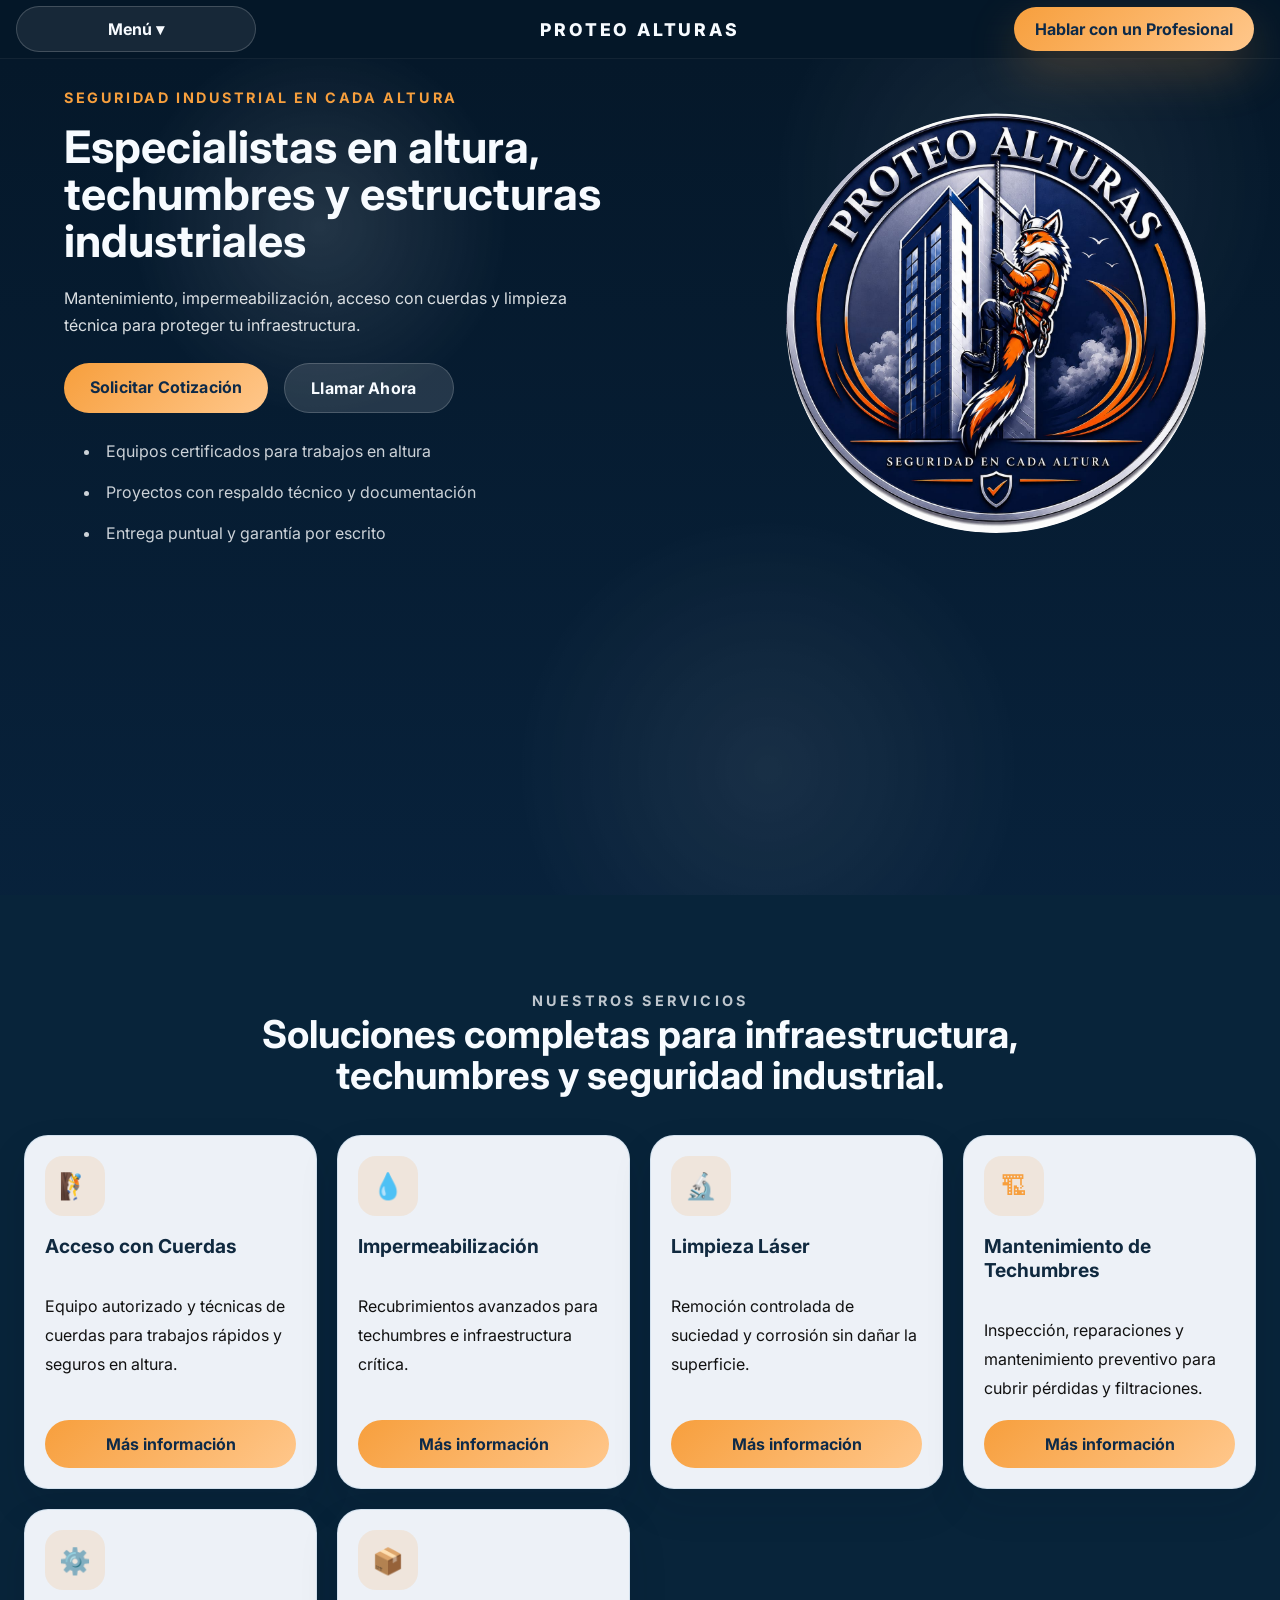
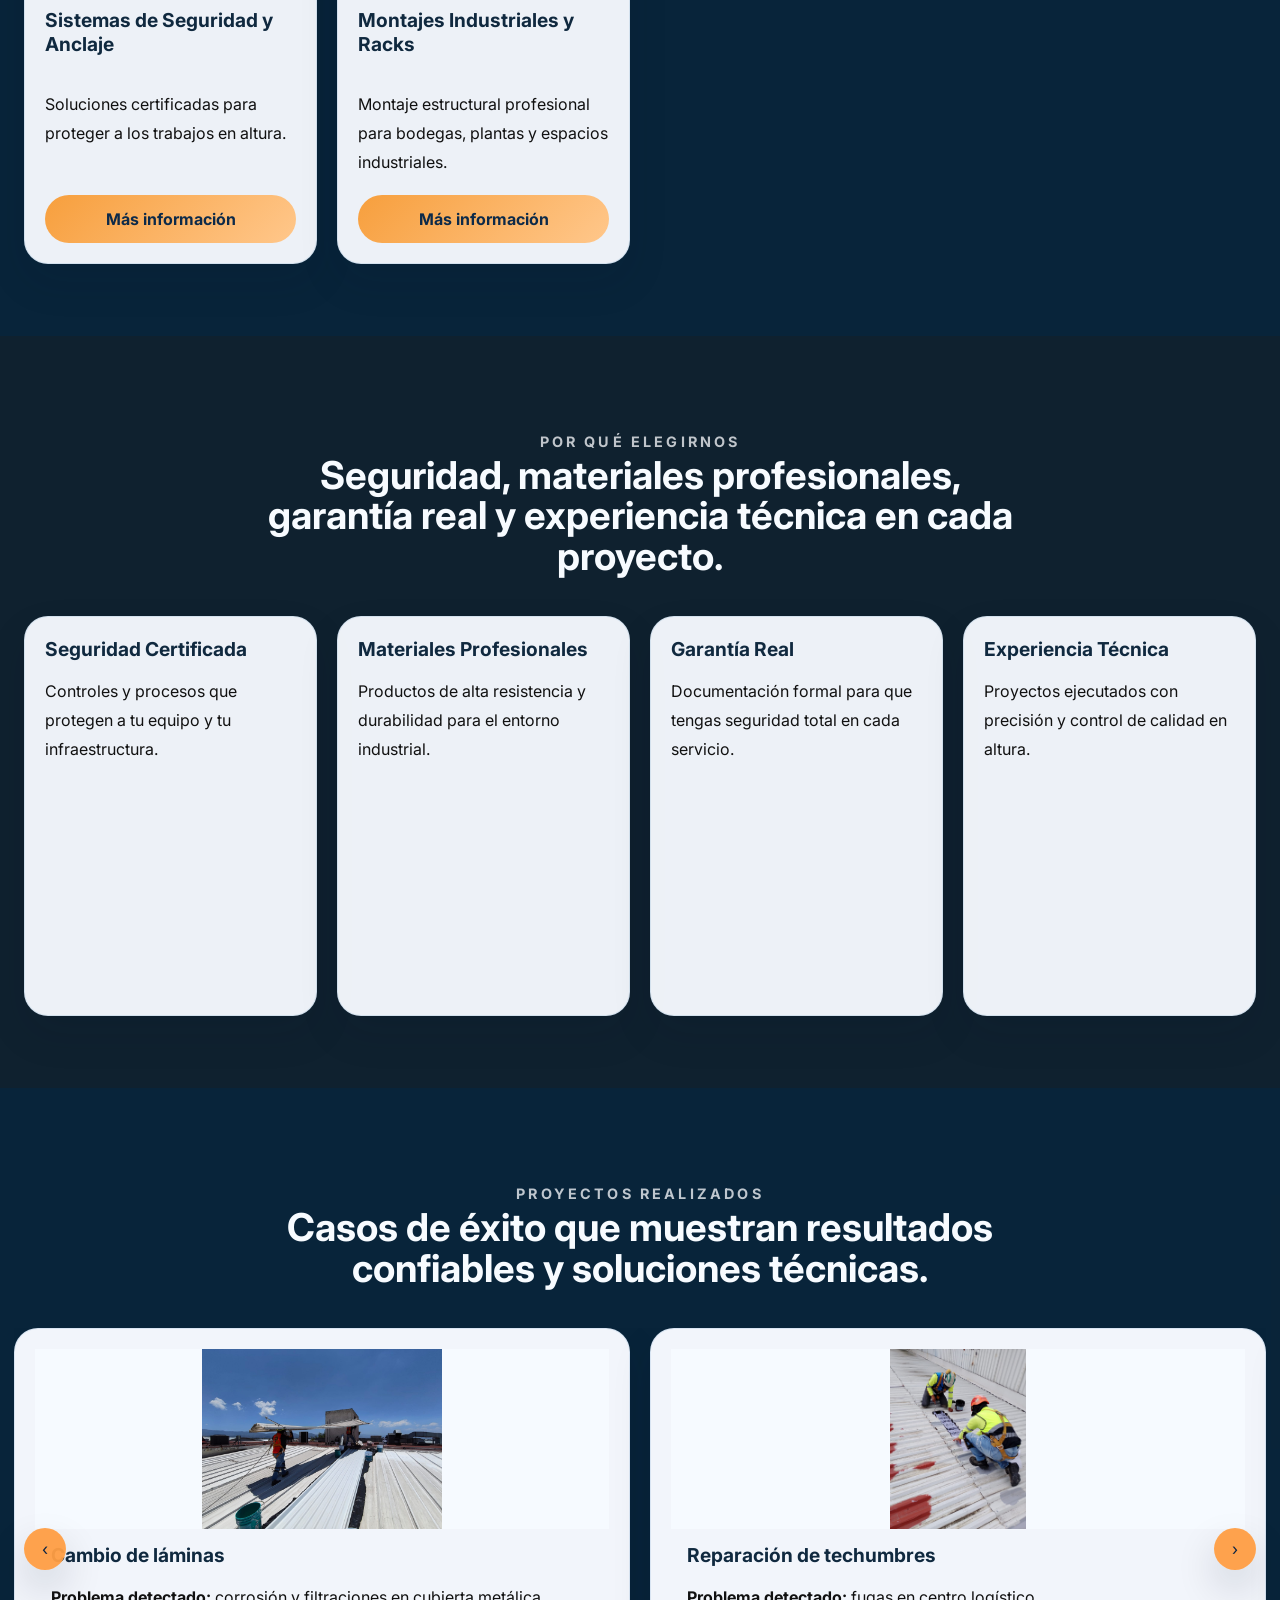
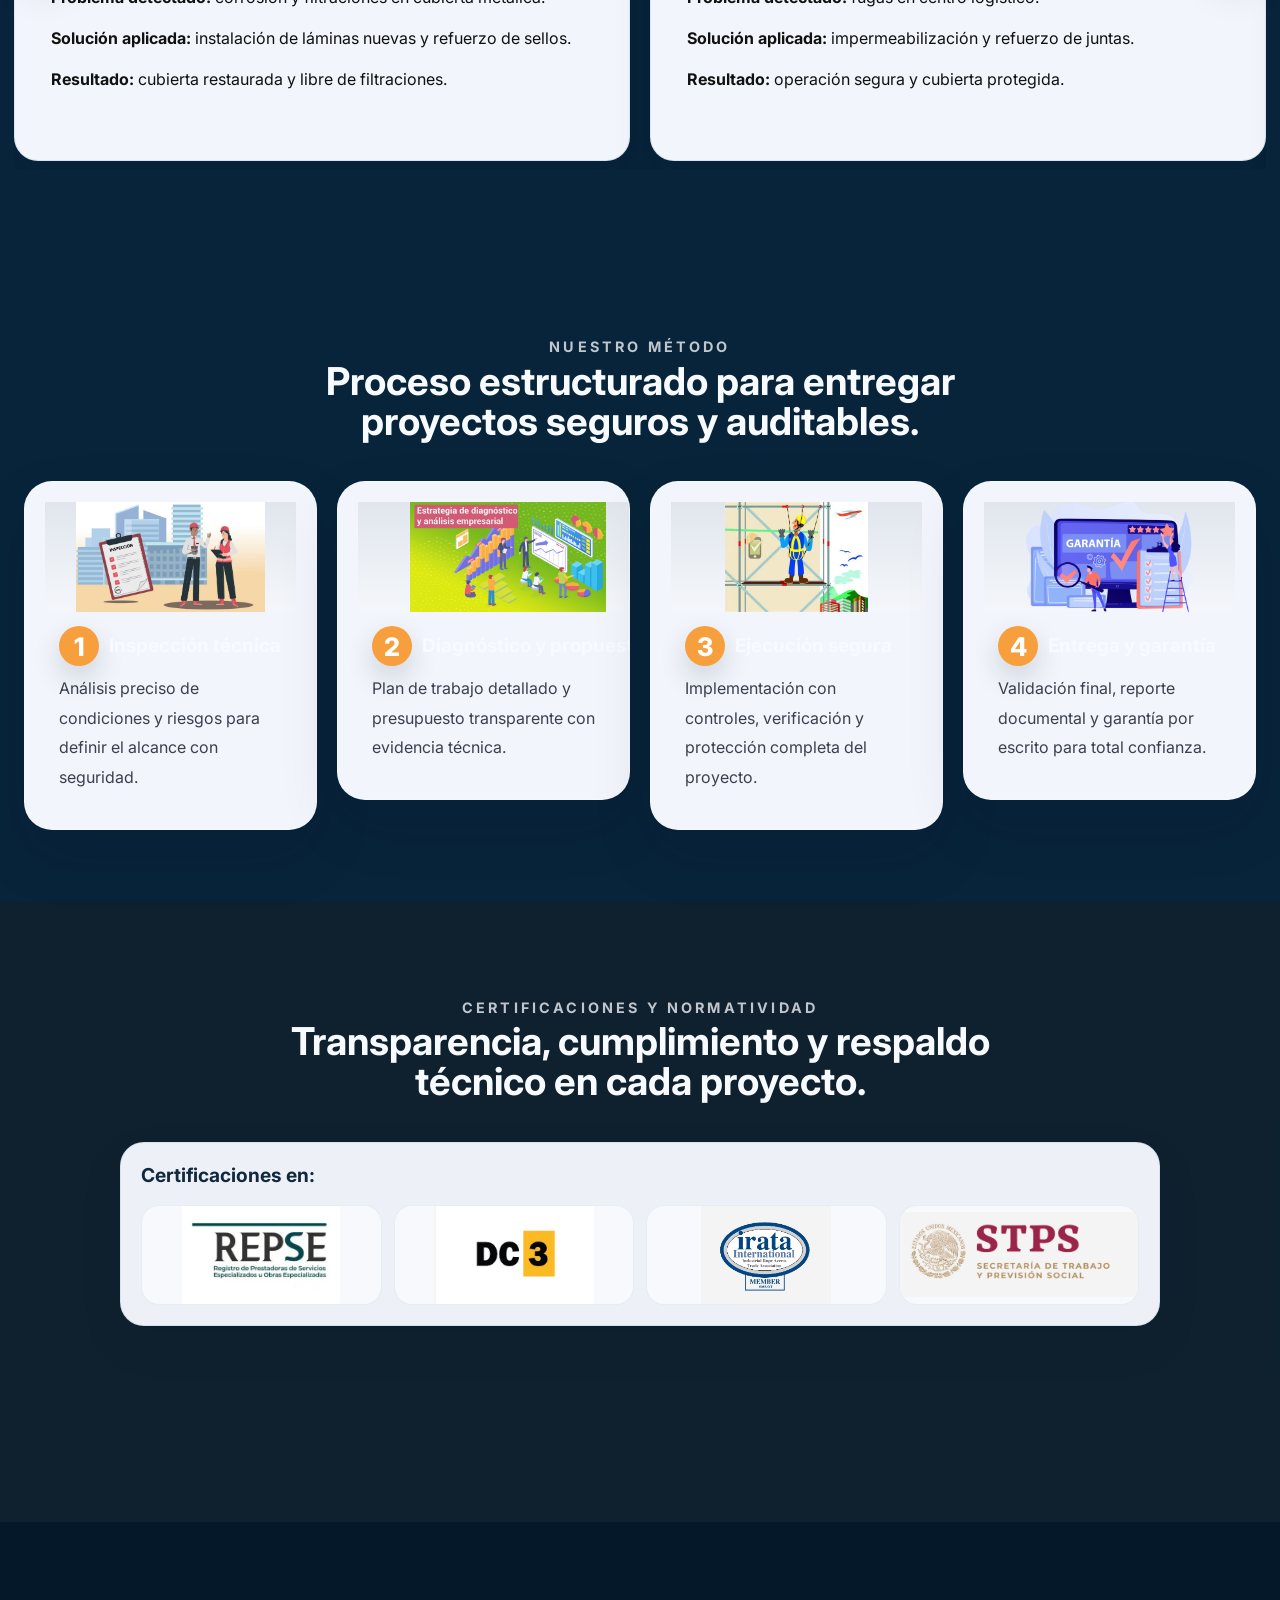
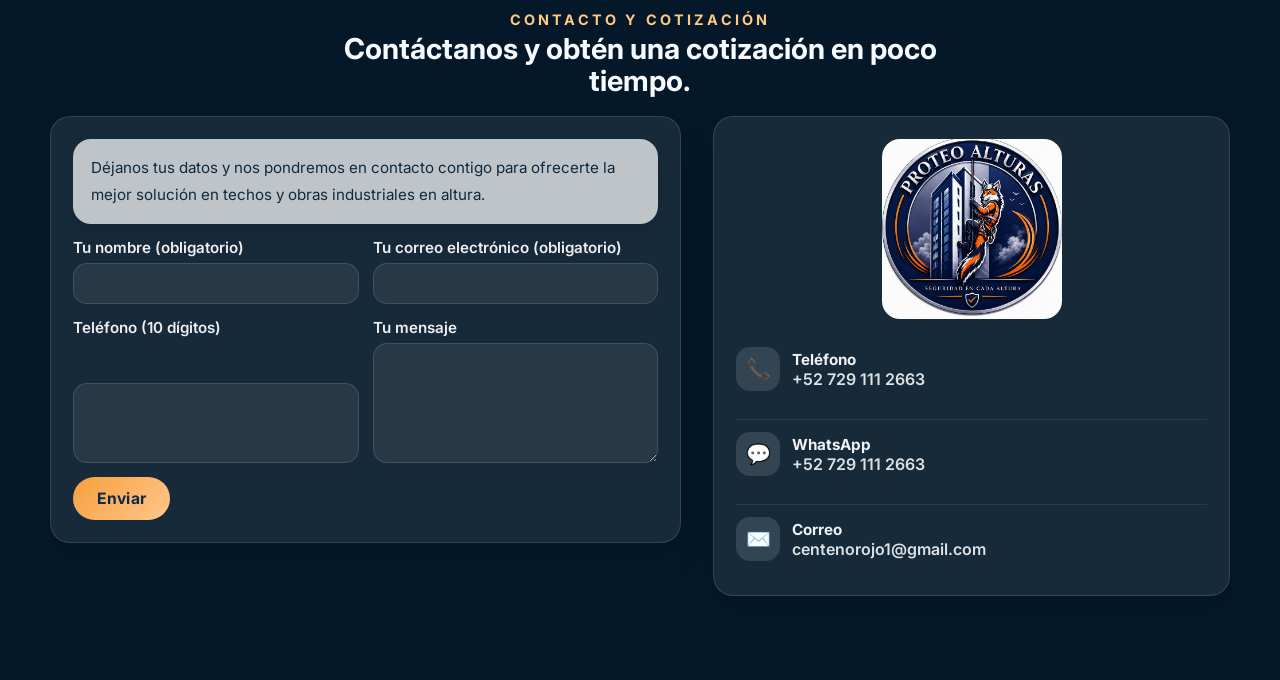
==== index.html @ e0ae3d63 "Publicar sitio en GitHub Pages" ====
<!DOCTYPE html>
<html lang="es">
<head>
  <meta charset="UTF-8" />
  <meta name="viewport" content="width=device-width, initial-scale=1.0" />
  <title>Proteo Alturas | Servicios Industriales en Altura</title>
  <link rel="preconnect" href="https://fonts.googleapis.com" />
  <link rel="preconnect" href="https://fonts.gstatic.com" crossorigin />
  <link href="https://fonts.googleapis.com/css2?family=Inter:wght@400;500;600;700;800&display=swap" rel="stylesheet" />
  <link rel="stylesheet" href="styles.css" />
</head>
<body>
  <header class="header-bar">
    <div class="header-wrap">
      <a class="logo-link" href="index.html">PROTEO ALTURAS</a>
      <nav class="main-nav">
        <div class="nav-dropdown">
          <button class="dropdown-toggle" type="button">Menú ▾</button>
          <div class="dropdown-menu">
            <a href="quienes-somos.html">Quiénes Somos</a>
            <a href="servicios.html">Servicios</a>
            <a href="proyectos.html">Proyectos</a>
            <a href="contacto.html">Contacto</a>
          </div>
        </div>
      </nav>
                                              <a class="phone-cta" href="https://wa.me/527291112663" target="_blank">Hablar con un Profesional</a>
    </div>
  </header>

  <main>
    <section class="hero-panel" id="home">
      <div class="hero-grid">
        <div class="hero-copy">
          <span class="hero-tag">Seguridad industrial en cada altura</span>
          <h1>Especialistas en altura, techumbres y estructuras industriales</h1>
          <p>Mantenimiento, impermeabilización, acceso con cuerdas y limpieza técnica para proteger tu infraestructura.</p>
          <div class="hero-buttons">
            <a href="#contacto" class="button button-primary">Solicitar Cotización</a>
            <a href="tel:+527291112663" class="button button-secondary">Llamar Ahora</a>
          </div>
          <ul class="hero-benefits">
            <li>Equipos certificados para trabajos en altura</li>
            <li>Proyectos con respaldo técnico y documentación</li>
            <li>Entrega puntual y garantía por escrito</li>
          </ul>
        </div>
        <div class="hero-visual">
          <div class="hero-card logo-only">
            <img src="assets/imagenes/proteo-logo-hero.jpeg" alt="Logo Proteo Alturas" />
          </div>
        </div>
      </div>
    </section>

    <section class="section services" id="servicios">
      <div class="section-head">
        <p class="section-label">NUESTROS SERVICIOS</p>
        <h2>Soluciones completas para infraestructura, techumbres y seguridad industrial.</h2>
      </div>
      <div class="services-grid">
        <article class="service-card">
          <div class="service-icon">🧗</div>
          <h3>Acceso con Cuerdas</h3>
          <p>Equipo autorizado y técnicas de cuerdas para trabajos rápidos y seguros en altura.</p>
          <a href="servicios.php?id=acceso-cuerdas">Más información</a>
        </article>
        <article class="service-card">
          <div class="service-icon">💧</div>
          <h3>Impermeabilización</h3>
          <p>Recubrimientos avanzados para techumbres e infraestructura crítica.</p>
          <a href="servicios.php?id=impermeabilizacion">Más información</a>
        </article>
        <article class="service-card">
          <div class="service-icon">🔬</div>
          <h3>Limpieza Láser</h3>
          <p>Remoción controlada de suciedad y corrosión sin dañar la superficie.</p>
          <a href="servicios.php?id=limpieza-laser">Más información</a>
        </article>
        <article class="service-card">
          <div class="service-icon">🏗</div>
          <h3>Mantenimiento de Techumbres</h3>
          <p>Inspección, reparaciones y mantenimiento preventivo para cubrir pérdidas y filtraciones.</p>
          <a href="servicios.php?id=mantenimiento-techumbres">Más información</a>
        </article>
        <article class="service-card">
          <div class="service-icon">⚙️</div>
          <h3>Sistemas de Seguridad y Anclaje</h3>
          <p>Soluciones certificadas para proteger a los trabajos en altura.</p>
          <a href="servicios.php?id=sistemas-seguridad">Más información</a>
        </article>
        <article class="service-card">
          <div class="service-icon">📦</div>
          <h3>Montajes Industriales y Racks</h3>
          <p>Montaje estructural profesional para bodegas, plantas y espacios industriales.</p>
          <a href="servicios.php?id=montajes-industriales">Más información</a>
        </article>
      </div>
    </section>

    <section class="section why-choose">
      <div class="section-head">
        <p class="section-label">POR QUÉ ELEGIRNOS</p>
        <h2>Seguridad, materiales profesionales, garantía real y experiencia técnica en cada proyecto.</h2>
      </div>
      <div class="why-grid">
        <article class="why-card">
          <h3>Seguridad Certificada</h3>
          <p>Controles y procesos que protegen a tu equipo y tu infraestructura.</p>
        </article>
        <article class="why-card">
          <h3>Materiales Profesionales</h3>
          <p>Productos de alta resistencia y durabilidad para el entorno industrial.</p>
        </article>
        <article class="why-card">
          <h3>Garantía Real</h3>
          <p>Documentación formal para que tengas seguridad total en cada servicio.</p>
        </article>
        <article class="why-card">
          <h3>Experiencia Técnica</h3>
          <p>Proyectos ejecutados con precisión y control de calidad en altura.</p>
        </article>
      </div>
    </section>

    <section class="section proyectos" id="proyectos">
      <div class="section-head">
        <p class="section-label">PROYECTOS REALIZADOS</p>
        <h2>Casos de éxito que muestran resultados confiables y soluciones técnicas.</h2>
      </div>
      <div class="projects-carousel">
        <button class="carousel-control prev" type="button" aria-label="Proyecto anterior">‹</button>
        <div class="projects-grid">
          <article class="project-card">
            <img src="assets/imagenes/trabajo-1.jpg" alt="Cambio de láminas" />
            <div class="project-summary">
              <h3>Cambio de láminas</h3>
              <p><strong>Problema detectado:</strong> corrosión y filtraciones en cubierta metálica.</p>
              <p><strong>Solución aplicada:</strong> instalación de láminas nuevas y refuerzo de sellos.</p>
              <p><strong>Resultado:</strong> cubierta restaurada y libre de filtraciones.</p>
            </div>
          </article>
          <article class="project-card">
            <img class="lightbox-small" src="assets/imagenes/trabajo-2.jpg" alt="Reparación de techumbres" />
            <div class="project-summary">
              <h3>Reparación de techumbres</h3>
              <p><strong>Problema detectado:</strong> fugas en centro logístico.</p>
              <p><strong>Solución aplicada:</strong> impermeabilización y refuerzo de juntas.</p>
              <p><strong>Resultado:</strong> operación segura y cubierta protegida.</p>
            </div>
          </article>
          <article class="project-card">
            <img class="lightbox-small" src="assets/imagenes/trabajo-3.jpg" alt="Sistemas de anclaje" />
            <div class="project-summary">
              <h3>Sistemas de anclaje</h3>
              <p><strong>Problema detectado:</strong> falta de puntos de seguridad para trabajo en altura.</p>
              <p><strong>Solución aplicada:</strong> instalación de líneas de vida y anclajes certificados.</p>
              <p><strong>Resultado:</strong> riesgo reducido y cumplimiento normativo.</p>
            </div>
          </article>
          <article class="project-card">
            <img class="lightbox-small" src="assets/imagenes/trabajo-4.jpg" alt="Impermeabilizaciones industriales" />
            <div class="project-summary">
              <h3>Impermeabilizaciones industriales</h3>
              <p><strong>Problema detectado:</strong> humedad constante en estructuras metálicas.</p>
              <p><strong>Solución aplicada:</strong> limpieza y recubrimientos especializados.</p>
              <p><strong>Resultado:</strong> mayor protección y menor mantenimiento futuro.</p>
            </div>
          </article>
        </div>
        <button class="carousel-control next" type="button" aria-label="Siguiente proyecto">›</button>
      </div>
    </section>

    <div class="lightbox-overlay hidden" role="dialog" aria-modal="true" aria-label="Vista previa del proyecto">
      <div class="lightbox-content">
        <button class="lightbox-close" aria-label="Cerrar imagen">×</button>
        <img src="" alt="" />
      </div>
    </div>

    <section class="section method">
      <div class="section-head">
        <p class="section-label">NUESTRO MÉTODO</p>
        <h2>Proceso estructurado para entregar proyectos seguros y auditables.</h2>
      </div>
      <div class="process-grid">
        <article class="process-step">
          <div class="step-icon">
            <img src="assets/imagenes4/inspeccionTecnica.jpg" alt="Inspección técnica" />
          </div>
          <div class="process-content">
            <div class="step-heading">
              <span class="step-number">1</span>
              <h3>Inspección técnica</h3>
            </div>
            <p>Análisis preciso de condiciones y riesgos para definir el alcance con seguridad.</p>
          </div>
        </article>
        <article class="process-step">
          <div class="step-icon">
            <img src="assets/imagenes4/DiagnosticoyPropuesta.jpg" alt="Diagnóstico y propuesta" />
          </div>
          <div class="process-content">
            <div class="step-heading">
              <span class="step-number">2</span>
              <h3>Diagnóstico y propuesta</h3>
            </div>
            <p>Plan de trabajo detallado y presupuesto transparente con evidencia técnica.</p>
          </div>
        </article>
        <article class="process-step">
          <div class="step-icon">
            <img src="assets/imagenes4/EjecusionSegura.webp" alt="Ejecución segura" />
          </div>
          <div class="process-content">
            <div class="step-heading">
              <span class="step-number">3</span>
              <h3>Ejecución segura</h3>
            </div>
            <p>Implementación con controles, verificación y protección completa del proyecto.</p>
          </div>
        </article>
        <article class="process-step">
          <div class="step-icon">
            <img src="assets/imagenes4/EntregayGarantia.png" alt="Entrega y garantía" />
          </div>
          <div class="process-content">
            <div class="step-heading">
              <span class="step-number">4</span>
              <h3>Entrega y garantía</h3>
            </div>
            <p>Validación final, reporte documental y garantía por escrito para total confianza.</p>
          </div>
        </article>
      </div>
    </section>

    <section class="section certifications">
      <div class="section-head">
        <p class="section-label">CERTIFICACIONES Y NORMATIVIDAD</p>
        <h2>Transparencia, cumplimiento y respaldo técnico en cada proyecto.</h2>
      </div>
      <div class="certifications-grid certifications-single">
        <article class="cert-box cert-box-images">
          <h3>Certificaciones en:</h3>
          <div class="cert-images">
            <img src="assets/imagenes/certificaciones/WhatsApp Image 2026-06-10 at 3.45.34 PM.jpeg" alt="Certificación 1" />
            <img src="assets/imagenes/certificaciones/WhatsApp Image 2026-06-10 at 3.45.34 PM (1).jpeg" alt="Certificación 2" />
            <img src="assets/imagenes/certificaciones/WhatsApp Image 2026-06-10 at 3.45.34 PM (2).jpeg" alt="Certificación 3" />
            <img src="assets/imagenes/certificaciones/WhatsApp Image 2026-06-10 at 3.45.34 PM (3).jpeg" alt="Certificación 4" />
          </div>
        </article>
      </div>
    </section>

    <section class="section contact" id="contacto">
      <div class="section-head">
        <p class="section-label">CONTACTO Y COTIZACIÓN</p>
        <h2>Contáctanos y obtén una cotización en poco tiempo.</h2>
      </div>
      <div class="contact-layout">
        <form class="contact-form" action="mailto:centenorojo1@gmail.com" method="post" enctype="text/plain">
          <p class="contact-panel-copy">Déjanos tus datos y nos pondremos en contacto contigo para ofrecerte la mejor solución en techos y obras industriales en altura.</p>
          <div class="form-grid">
            <label>Tu nombre (obligatorio)
              <input type="text" name="Nombre" required>
            </label>
            <label>Tu correo electrónico (obligatorio)
              <input type="email" name="Correo" required>
            </label>
            <label>Teléfono (10 dígitos)
              <input type="tel" name="Teléfono" required>
            </label>
            <label>Tu mensaje
              <textarea name="Descripción" rows="5" required></textarea>
            </label>
          </div>
          <button type="submit" class="button button-primary">Enviar</button>
        </form>
        <aside class="contact-panel">
          <img class="contact-logo" src="assets/imagenes/proteo-logo-hero.jpeg" alt="Proteo Alturas">
          <div class="contact-panel-item">
            <span class="icon">📞</span>
            <div>
              <strong>Teléfono</strong>
              <a href="tel:+527291112663">+52 729 111 2663</a>
            </div>
          </div>
          <div class="contact-panel-item">
            <span class="icon">💬</span>
            <div>
              <strong>WhatsApp</strong>
              <a href="https://wa.me/527291112663" target="_blank">+52 729 111 2663</a>
            </div>
          </div>
          <div class="contact-panel-item">
            <span class="icon">✉️</span>
            <div>
              <strong>Correo</strong>
              <a href="mailto:centenorojo1@gmail.com">centenorojo1@gmail.com</a>
            </div>
          </div>
        </aside>
      </div>
    </section>
  </main>

  <script>
    (function() {
      var lastScroll = 0;
      var header = document.querySelector('.header-bar');
      if (!header) return;
      window.addEventListener('scroll', function() {
        var currentScroll = window.pageYOffset || document.documentElement.scrollTop;
        if (currentScroll > lastScroll && currentScroll > 60) {
          header.classList.add('header-hidden');
        } else {
          header.classList.remove('header-hidden');
        }
        lastScroll = currentScroll <= 0 ? 0 : currentScroll;
      });
    })();

    (function() {
      var prev = document.querySelector('.carousel-control.prev');
      var next = document.querySelector('.carousel-control.next');
      var grid = document.querySelector('.projects-grid');
      var cards = document.querySelectorAll('.projects-grid .project-card');
      if (!grid || !prev || !next || cards.length === 0) return;

      var visibleCards = 2;
      var index = 0;
      var gap = 20;

      function updateScroll() {
        var cardWidth = cards[0].offsetWidth;
        var position = index * (cardWidth + gap);
        grid.scrollTo({ left: position, behavior: 'smooth' });
      }

      prev.addEventListener('click', function() {
        index -= visibleCards;
        if (index < 0) {
          index = Math.max(0, cards.length - visibleCards);
        }
        updateScroll();
      });

      next.addEventListener('click', function() {
        index += visibleCards;
        if (index >= cards.length) {
          index = 0;
        }
        updateScroll();
      });
    })();

    (function() {
      var lightbox = document.querySelector('.lightbox-overlay');
      var lightboxImage = lightbox.querySelector('img');
      var closeButton = lightbox.querySelector('.lightbox-close');
      var clickableImages = document.querySelectorAll('.projects-grid .project-card img, .cert-images img');
      if (!lightbox || !lightboxImage || !closeButton || clickableImages.length === 0) return;

      function openLightbox(img) {
        lightboxImage.src = img.src;
        lightboxImage.alt = img.alt || 'Vista ampliada de la imagen';
        if (img.classList.contains('lightbox-small')) {
          lightbox.classList.add('small');
        } else {
          lightbox.classList.remove('small');
        }
        lightbox.classList.remove('hidden');
        document.body.style.overflow = 'hidden';
      }

      function closeLightbox() {
        lightbox.classList.add('hidden');
        lightbox.classList.remove('small');
        document.body.style.overflow = '';
        lightboxImage.src = '';
      }

      clickableImages.forEach(function(image) {
        image.style.cursor = 'pointer';
        image.addEventListener('click', function() {
          openLightbox(image);
        });
      });

      closeButton.addEventListener('click', closeLightbox);
      lightbox.addEventListener('click', function(event) {
        if (event.target === lightbox) {
          closeLightbox();
        }
      });

      document.addEventListener('keydown', function(event) {
        if (event.key === 'Escape' && !lightbox.classList.contains('hidden')) {
          closeLightbox();
        }
      });
    })();
  </script>
</body>
</html>
---- styles.css ----
/* Base settings */
:root {
  color-scheme: light;
  font-family: 'Inter', sans-serif;
  font-size: 16px;
  color: #f7fafc;
  background: #051827;
  --bg: #051827;
  --primary: #1e6da8;
  --accent: #f79f3d;
  --accent-soft: #ffc78b;
  --surface: #f7fbff;
  --surface-soft: #e9f2fb;
  --surface-strong: #0d2a49;
  --text: #f7fafc;
  --text-dark: #10293f;
  --muted: #9bb5d0;
  --border: rgba(255,255,255,0.12);
  --shadow: 0 24px 60px rgba(4, 16, 34, 0.22);
}

* {
  box-sizing: border-box;
}

html {
  scroll-behavior: smooth;
  background: radial-gradient(circle at 18% 10%, rgba(247, 159, 61, 0.14), transparent 18%),
              radial-gradient(circle at 88% 12%, rgba(255, 255, 255, 0.12), transparent 14%),
              radial-gradient(circle at 70% 90%, rgba(30, 109, 168, 0.18), transparent 24%),
              linear-gradient(180deg, #051827 0%, #0b325b 45%, #081d34 100%);
}

body {
  margin: 0;
  min-height: 100vh;
  font-family: 'Inter', sans-serif;
  color: var(--text);
  background: var(--bg);
  position: relative;
  overflow-x: hidden;
}

body::before {
  content: '';
  position: fixed;
  inset: 0;
  pointer-events: none;
  background: radial-gradient(circle at top right, rgba(247, 159, 61, 0.18), transparent 18%),
              radial-gradient(circle at 35% 18%, rgba(255, 255, 255, 0.14), transparent 14%),
              radial-gradient(circle at 78% 30%, rgba(34, 92, 143, 0.22), transparent 16%),
              radial-gradient(circle at 50% 80%, rgba(57, 124, 174, 0.16), transparent 22%),
              radial-gradient(circle at 25% 70%, rgba(255,255,255,0.08), transparent 28%);
  opacity: 1;
  mix-blend-mode: screen;
  z-index: -1;
}

a {
  color: inherit;
  text-decoration: none;
}

button,
input,
textarea {
  font: inherit;
}

button {
  cursor: pointer;
}

/* Header */
.header-bar {
  position: sticky;
  top: 0;
  z-index: 50;
  backdrop-filter: blur(16px);
  background: rgba(5, 24, 42, 0.65);
  border-bottom: 1px solid rgba(255,255,255,0.06);
  transition: transform 0.25s ease, opacity 0.25s ease;
}

.header-bar.header-hidden {
  transform: translateY(-100%);
  opacity: 0;
  pointer-events: none;
}

.header-wrap {
  max-width: 1320px;
  width: 100%;
  margin: 0 auto;
  padding: 6px 16px;
  display: grid;
  grid-template-columns: auto 1fr auto;
  align-items: center;
  gap: 10px;
  position: relative;
}

.logo-link {
  position: absolute;
  left: 50%;
  transform: translateX(-50%);
  font-size: 1.1rem;
  font-weight: 800;
  letter-spacing: 0.16em;
  color: var(--surface);
  text-transform: uppercase;
  white-space: nowrap;
}

.main-nav {
  grid-column: 1;
  justify-self: start;
  display: flex;
  gap: 28px;
  flex-wrap: wrap;
}

.nav-dropdown {
  position: relative;
  overflow: visible;
  z-index: 60;
}

.dropdown-toggle,
.phone-cta {
  display: inline-flex;
  align-items: center;
  justify-content: center;
  padding: 12px 16px;
  min-width: 240px;
  width: 240px;
  border-radius: 999px;
  font-weight: 700;
}

.dropdown-toggle {
  border: 1px solid rgba(255,255,255,0.18);
  background: rgba(255,255,255,0.08);
  color: var(--surface);
  cursor: pointer;
}

.phone-cta {
  background: linear-gradient(135deg, #f79f3d 0%, #ffc78b 100%);
  color: #0d2a49;
  box-shadow: 0 20px 50px rgba(247, 159, 61, 0.24);
  justify-self: end;
}

.dropdown-menu {
  position: absolute;
  top: calc(100% + 6px);
  left: 0;
  min-width: 240px;
  min-width: 320px;
  width: 340px;
  max-width: 380px;
  max-height: calc(100vh - 140px);
  background: rgba(255, 255, 255, 0.88);
  backdrop-filter: blur(20px);
  border: 1px solid rgba(255, 255, 255, 0.16);
  border-radius: 32px;
  box-shadow: 0 24px 60px rgba(3, 18, 38, 0.18);
  opacity: 0;
  visibility: hidden;
  transform: translateY(-10px);
  transition: opacity 180ms ease, transform 180ms ease, visibility 180ms ease;
  z-index: 9999;
  overflow: hidden;
}

.nav-dropdown:hover .dropdown-menu,
.nav-dropdown:focus-within .dropdown-menu {
  opacity: 1;
  visibility: visible;
  transform: translateY(0);
}

.dropdown-menu {
  padding: 12px 0;
}

.dropdown-menu a {
  display: block;
  padding: 16px 20px;
  color: #111111;
  font-weight: 700;
  border-bottom: 1px solid rgba(0, 0, 0, 0.08);
}

.dropdown-menu a:last-child {
  border-bottom: none;
}

.dropdown-menu a:hover {
  background: rgba(30, 109, 168, 0.12);
}

.main-nav > a {
  color: var(--muted);
  font-weight: 600;
  transition: color 180ms ease;
}

.main-nav > a:hover {
  color: var(--text);
}

.phone-cta {
  display: inline-flex;
  align-items: center;
  justify-content: center;
  padding: 12px 16px;
  min-width: 0;
  background: linear-gradient(135deg, #f79f3d 0%, #ffc78b 100%);
  color: #0d2a49;
  border-radius: 999px;
  font-weight: 700;
  box-shadow: 0 20px 50px rgba(247, 159, 61, 0.24);
}

/* Hero */
.hero-panel {
  overflow: hidden;
  padding: 28px 0 12px;
  min-height: calc(100vh - 64px);
  background: linear-gradient(180deg, rgba(5, 24, 42, 0.96), rgba(8, 34, 60, 0.96));
  position: relative;
}

.hero-panel::before {
  content: '';
  position: absolute;
  inset: 0;
  background: radial-gradient(circle at 25% 20%, rgba(255,255,255,0.18), transparent 16%),
              radial-gradient(circle at 80% 15%, rgba(255,255,255,0.12), transparent 20%),
              radial-gradient(circle at 60% 85%, rgba(255,255,255,0.10), transparent 24%);
  opacity: 0.65;
  pointer-events: none;
  mix-blend-mode: screen;
}

.hero-grid {
  display: grid;
  grid-template-columns: 1.1fr 0.9fr;
  gap: 28px;
  align-items: center;
  max-width: 1320px;
  margin: 0 auto;
  padding: 0 24px 0;
}

.hero-copy {
  position: relative;
  z-index: 1;
  margin-left: 40px;
}

.hero-tag {
  display: inline-flex;
  align-items: center;
  justify-content: center;
  color: var(--accent);
  font-size: 0.9rem;
  font-weight: 700;
  letter-spacing: 0.18em;
  text-transform: uppercase;
  margin-bottom: 18px;
}

.hero-copy h1 {
  margin: 0;
  color: var(--surface);
  font-size: clamp(2.2rem, 3.5vw, 3.6rem);
  line-height: 1.05;
}

.hero-copy p {
  margin: 20px 0 24px;
  max-width: 540px;
  color: rgba(248,250,252,0.88);
  font-size: 1rem;
  line-height: 1.7;
}

.hero-buttons {
  display: flex;
  flex-wrap: wrap;
  gap: 16px;
}

.hero-buttons .button {
  min-width: 170px;
}

.hero-benefits {
  margin: 24px 0 0;
  padding-left: 20px;
  color: rgba(248,250,252,0.82);
  list-style: disc;
  list-style-position: inside;
  max-width: 540px;
  line-height: 1.8;
}

.hero-benefits li {
  margin-bottom: 12px;
}

.hero-visual {
  display: flex;
  justify-content: flex-end;
}

.hero-card {
  width: 100%;
  max-width: 520px;
  border-radius: 28px;
  overflow: hidden;
  border: 1px solid rgba(247,159,61,0.18);
  box-shadow: 0 24px 54px rgba(3, 18, 38, 0.12);
  background: rgba(247,250,255,0.96);
}

.hero-card.logo-only {
  padding: 0;
  display: flex;
  align-items: center;
  justify-content: center;
  background: transparent !important;
  border: none !important;
  box-shadow: none !important;
  overflow: hidden;
  border-radius: 50%;
}

.hero-card.logo-only img {
  display: block;
  width: min(100%, 420px);
  height: auto;
  object-fit: cover;
  clip-path: circle(50% at 50% 50%);
  border-radius: 50%;
  background: transparent !important;
}

.hero-card.logo-only .hero-card-top {
  display: none;
}

.hero-card img {
  width: auto;
  max-width: 100%;
  height: auto;
  max-height: 520px;
  object-fit: contain;
  display: block;
  margin: 0 auto;
}

.section {
  padding: 72px 24px;
  background: rgba(247, 250, 255, 0.04);
  min-height: 620px;
}

.section:nth-child(even) {
  background: rgba(30, 109, 168, 0.14);
}

.section-head {
  text-align: center;
  max-width: 760px;
  margin: 0 auto 40px;
}

.section-label {
  display: inline-block;
  margin-bottom: 18px;
  color: var(--accent);
  font-size: 0.9rem;
  font-weight: 700;
  letter-spacing: 0.22em;
  text-transform: uppercase;
}

.section-head h2 {
  margin: 0;
  font-size: clamp(2rem, 3vw, 3.4rem);
  line-height: 1.05;
  color: var(--surface);
}

.section-head p {
  margin: 20px auto 0;
  color: rgba(248,250,252,0.76);
  max-width: 680px;
  line-height: 1.9;
}

.stats-grid,
.trust-cards,
.services-grid,
.why-grid,
.projects-grid,
.process-grid,
.certifications-grid,
.contact-layout {
  display: grid;
  gap: 20px;
}

.stats-grid {
  grid-template-columns: repeat(3, minmax(0, 1fr));
  margin-bottom: 24px;
  align-items: stretch;
}

.stat-card {
  display: flex;
  flex-direction: column;
  justify-content: center;
  align-items: center;
  min-height: 180px;
  background: rgba(247, 250, 255, 0.96);
  border: 1px solid rgba(30, 109, 168, 0.12);
  border-radius: 24px;
  padding: 24px 20px;
  text-align: center;
  box-shadow: 0 18px 40px rgba(16, 42, 68, 0.08);
}

.stat-card span {
  display: block;
  font-size: 3rem;
  font-weight: 800;
  color: #0d2a49;
  margin-bottom: 10px;
}

.stat-card p {
  margin: 0;
  color: #111111;
  line-height: 1.8;
}

.trust-cards,
.services-grid,
.why-grid,
.projects-grid,
.process-grid,
.certifications-grid {
  grid-template-columns: repeat(4, minmax(0, 1fr));
}

.certifications-grid.certifications-single {
  grid-template-columns: 1fr;
  justify-items: center;
}

.trust-card,
.service-card,
.why-card,
.project-card,
.process-step,
.cert-box,
.contact-card,
.contact-form {
  background: rgba(247, 250, 255, 0.96);
  border: 1px solid rgba(30, 109, 168, 0.12);
  border-radius: 24px;
  padding: 20px;
  box-shadow: 0 18px 40px rgba(3, 18, 38, 0.10);
  min-height: 400px;
}

.cert-box-images,
.certifications-grid.certifications-single .cert-box {
  min-height: auto;
  padding: 20px;
  width: min(100%, 1040px);
}

.trust-card h3,
.service-card h3,
.why-card h3,
.project-summary h3,
.process-step h3,
.cert-box h3,
.contact-card h3 {
  margin: 0 0 16px;
  color: var(--text-dark);
  font-size: 1.2rem;
}

.trust-card p,
.service-card p,
.why-card p,
.project-summary p,
.process-step p,
.cert-box p,
.contact-card p {
  margin: 0;
  color: #111111;
  line-height: 1.8;
}

.cert-images {
  display: grid;
  grid-template-columns: repeat(4, minmax(0, 1fr));
  gap: 12px;
  margin-top: 18px;
  align-items: center;
}

.cert-images img {
  width: 100%;
  height: 100px;
  object-fit: contain;
  object-position: center;
  border-radius: 18px;
  border: 1px solid rgba(30, 109, 168, 0.08);
  background: #f7f9fc;
}
.trust-card {
  min-height: 260px;
}

.service-card {
  display: flex;
  flex-direction: column;
  gap: 18px;
  min-height: 260px;
}

.service-icon,
.why-icon,
.step-number {
  width: 60px;
  height: 60px;
  display: inline-flex;
  align-items: center;
  justify-content: center;
  border-radius: 18px;
  background: rgba(247, 159, 61, 0.14);
  color: #f79f3d;
  font-size: 1.6rem;
}

.service-card a {
  margin-top: auto;
  display: inline-flex;
  align-items: center;
  justify-content: center;
  background: linear-gradient(135deg, #f79f3d 0%, #ffc78b 100%);
  color: #0d2a49;
  padding: 14px 18px;
  border-radius: 999px;
  font-weight: 700;
  transition: transform 180ms ease, background 180ms ease;
}

.service-card a:hover {
  transform: translateY(-2px);
  background: linear-gradient(135deg, #ff9f4a 0%, #ffd29f 100%);
}

.projects-carousel {
  position: relative;
  width: 100%;
}

.projects-grid {
  display: flex;
  gap: 20px;
  overflow: hidden;
  scroll-snap-type: x mandatory;
  padding-bottom: 8px;
  margin: 0 -10px;
}

.projects-grid::-webkit-scrollbar {
  display: none;
}

.project-card {
  overflow: hidden;
  display: grid;
  grid-template-rows: 180px 1fr;
  min-height: 320px;
  min-width: calc((100% - 20px) / 2);
  flex: 0 0 calc((100% - 20px) / 2);
  border-radius: 24px;
  scroll-snap-align: start;
  background: rgba(247, 250, 255, 0.98);
}

.project-card img {
  width: 100%;
  height: 100%;
  object-fit: contain;
  object-position: center;
  display: block;
  background: rgba(247, 250, 255, 0.96);
}

.project-summary {
  padding: 14px 16px 18px;
}

.lightbox-overlay {
  position: fixed;
  inset: 0;
  z-index: 2000;
  display: grid;
  place-items: start center;
  background: rgba(4, 17, 40, 0.92);
  padding: 40px 24px 24px;
}

.lightbox-overlay.hidden {
  display: none;
}

.lightbox-content {
  position: relative;
  width: min(680px, 50vw);
  max-height: min(55vh, 440px);
}

.lightbox-overlay.small .lightbox-content {
  width: min(420px, 40vw);
  max-height: min(42vh, 360px);
}

.lightbox-content img {
  width: 100%;
  height: auto;
  max-height: 100%;
  object-fit: contain;
  border-radius: 24px;
  box-shadow: 0 24px 60px rgba(0, 0, 0, 0.28);
}

.lightbox-close {
  position: absolute;
  top: -12px;
  right: -12px;
  width: 46px;
  height: 46px;
  display: grid;
  place-items: center;
  border: none;
  border-radius: 50%;
  background: rgba(255, 159, 68, 0.98);
  color: #072244;
  font-size: 1.5rem;
  cursor: pointer;
  box-shadow: 0 18px 40px rgba(0, 0, 0, 0.30);
}

.lightbox-close:hover {
  transform: scale(1.04);
}

.carousel-control {
  position: absolute;
  top: 50%;
  transform: translateY(-50%);
  width: 42px;
  height: 42px;
  background: rgba(255, 159, 68, 0.95);
  color: #072244;
  border: none;
  border-radius: 50%;
  display: grid;
  place-items: center;
  cursor: pointer;
  box-shadow: 0 18px 40px rgba(3, 18, 38, 0.16);
  z-index: 2;
}

.carousel-control.prev {
  left: 0;
}

.carousel-control.next {
  right: 0;
}

.carousel-control:hover {
  transform: translateY(-50%) scale(1.05);
}

@media (max-width: 960px) {
  .projects-grid {
    grid-auto-columns: minmax(280px, 90%);
  }

  .carousel-control {
    width: 38px;
    height: 38px;
  }
}

@media (max-width: 680px) {
  .projects-grid {
    grid-auto-columns: minmax(260px, 100%);
    gap: 16px;
  }

  .project-card {
    grid-template-rows: 160px 1fr;
    min-height: 280px;
  }

  .carousel-control {
    display: none;
  }
}
.project-summary p {
  margin: 12px 0 0;
}

.process-grid {
  grid-template-columns: repeat(4, minmax(0, 1fr));
  align-items: start;
}

.process-step {
  display: grid;
  gap: 0;
  background: rgba(247, 250, 255, 0.98);
  border-radius: 28px;
  overflow: hidden;
  border: 1px solid rgba(255, 255, 255, 0.15);
  box-shadow: 0 26px 60px rgba(3, 18, 38, 0.12);
  min-height: 250px;
}

.step-icon {
  display: block;
  height: 110px;
  width: 100%;
  background: linear-gradient(180deg, rgba(9, 30, 58, 0.08), rgba(255, 255, 255, 0.1));
  overflow: hidden;
}

.step-icon img {
  width: 100%;
  height: 100%;
  object-fit: contain;
  object-position: center;
  display: block;
  background: rgba(255, 255, 255, 0.04);
}

.process-content {
  padding: 14px 14px 16px;
  display: grid;
  gap: 8px;
}

.step-heading {
  display: flex;
  align-items: center;
  gap: 10px;
  flex-wrap: nowrap;
}

.step-number {
  width: 40px;
  height: 40px;
  flex-shrink: 0;
  display: inline-flex;
  align-items: center;
  justify-content: center;
  background: var(--accent);
  color: #ffffff;
  font-weight: 800;
  border-radius: 50%;
  box-shadow: 0 12px 28px rgba(7, 29, 59, 0.16);
}

.step-heading h3 {
  margin: 0;
  font-size: 1.18rem;
  line-height: 1.2;
  color: var(--surface);
  white-space: nowrap;
  overflow: hidden;
  text-overflow: ellipsis;
}

.process-step p {
  margin: 0;
  color: rgba(17, 24, 39, 0.82);
  line-height: 1.85;
}

.certifications-grid {
  grid-template-columns: repeat(4, minmax(0, 1fr));
}

.cert-box {
  min-height: 180px;
}

.section.contact {
  background: rgba(5, 24, 42, 0.98);
  padding: 38px 20px 48px;
}

.section.contact .section-head {
  max-width: 640px;
  margin: 0 auto 20px;
}

.section.contact .section-head h2 {
  font-size: clamp(1.8rem, 2.2vw, 2.4rem);
  line-height: 1.1;
}

.section.contact .section-head .section-label {
  color: #ffcb7f;
}

.contact-layout {
  grid-template-columns: 1.1fr 0.9fr;
  align-items: start;
  gap: 32px;
  max-width: 1180px;
  margin: 0 auto;
  justify-content: space-between;
}

.contact-form,
.contact-panel {
  background: rgba(255,255,255,0.08);
  border: 1px solid rgba(255,255,255,0.12);
  border-radius: 20px;
  padding: 22px;
  box-shadow: 0 14px 32px rgba(0, 0, 0, 0.10);
  min-height: 420px;
}

.contact-form {
  display: grid;
  gap: 14px;
}

.form-grid {
  display: grid;
  grid-template-columns: repeat(2, minmax(0, 1fr));
  gap: 14px;
}

.form-grid label {
  display: grid;
  gap: 8px;
  color: rgba(255,255,255,0.92);
  font-weight: 600;
  font-size: 0.95rem;
}

.contact-form input,
.contact-form textarea {
  width: 100%;
  border: 1px solid rgba(255,255,255,0.14);
  background: rgba(255,255,255,0.08);
  color: rgba(255,255,255,0.95);
  border-radius: 14px;
  padding: 10px 12px;
  min-height: 42px;
}

.contact-form textarea {
  min-height: 130px;
  resize: vertical;
  grid-column: span 2;
}

.contact-form button {
  width: fit-content;
  padding: 12px 26px;
  font-size: 0.98rem;
  align-self: end;
}

.contact-panel {
  display: grid;
  gap: 16px;
  justify-content: stretch;
}

.contact-logo {
  width: 100%;
  max-width: 180px;
  border-radius: 18px;
  justify-self: center;
}

.contact-panel-copy {
  margin: 0;
  color: rgba(255,255,255,0.96);
  line-height: 1.75;
  font-size: 0.95rem;
  background: rgba(255,255,255,0.72);
  color: #10293f;
  border-radius: 18px;
  padding: 16px 18px;
  box-shadow: 0 8px 18px rgba(0, 0, 0, 0.08);
}

.contact-panel-item {
  display: grid;
  grid-template-columns: auto 1fr;
  gap: 12px;
  align-items: center;
  padding: 12px 0;
  border-top: 1px solid rgba(255,255,255,0.08);
}

.contact-panel-item:first-of-type {
  border-top: none;
}

.contact-panel-item .icon {
  display: grid;
  place-items: center;
  width: 44px;
  height: 44px;
  border-radius: 14px;
  background: rgba(255,255,255,0.12);
  color: #ffd385;
  font-size: 1.25rem;
}

.contact-panel-item strong {
  display: block;
  font-size: 0.95rem;
  color: rgba(255,255,255,0.94);
}

.contact-panel-item a {
  color: rgba(248,250,252,0.88);
  text-decoration: none;
  font-weight: 600;
}

.contact-panel-item a:hover {
  color: #ffffff;
}

.contact-form label {
  display: grid;
  gap: 6px;
  color: rgba(255,255,255,0.92);
  font-weight: 600;
  font-size: 0.95rem;
}

.contact-form input,
.contact-form textarea {
  width: 100%;
  border: 1px solid rgba(255,255,255,0.12);
  background: rgba(255,255,255,0.07);
  color: rgba(255,255,255,0.95);
  border-radius: 14px;
  padding: 10px 12px;
  min-height: 40px;
}

.contact-form textarea {
  min-height: 120px;
  resize: vertical;
}

.contact-form button {
  width: fit-content;
  padding: 12px 24px;
  font-size: 0.98rem;
}

.button {
  border: none;
  border-radius: 999px;
  padding: 14px 26px;
  font-weight: 700;
  letter-spacing: 0.01em;
  transition: transform 180ms ease, filter 180ms ease;
}

.button-primary {
  background: linear-gradient(135deg, #f79f3d 0%, #ffc78b 100%);
  color: #0d2a49;
}

.button-secondary {
  background: rgba(255, 255, 255, 0.12);
  color: var(--surface);
  border: 1px solid rgba(255, 255, 255, 0.18);
}

.button:hover {
  transform: translateY(-2px);
}

.site-footer {
  background: rgba(5, 24, 42, 0.96);
  padding: 40px 24px 28px;
  border-top: 1px solid rgba(255,255,255,0.08);
}

.footer-wrap {
  max-width: 1320px;
  margin: 0 auto;
  display: grid;
  grid-template-columns: 1.2fr 1fr 1fr;
  gap: 24px;
}

.footer-brand {
  font-weight: 800;
  letter-spacing: 0.2em;
  text-transform: uppercase;
  color: var(--surface);
  margin-bottom: 18px;
}

.footer-links,
.footer-contact {
  display: grid;
  gap: 12px;
}

.footer-links a,
.footer-contact a {
  color: rgba(248,250,252,0.78);
  font-weight: 600;
}

.footer-links a:hover,
.footer-contact a:hover {
  color: var(--surface);
}

@media (max-width: 1120px) {
  .hero-grid,
  .stats-grid,
  .trust-cards,
  .services-grid,
  .why-grid,
  .projects-grid,
  .process-grid,
  .certifications-grid,
  .contact-layout,
  .footer-wrap {
    grid-template-columns: 1fr;
  }

  .hero-grid {
    padding-top: 56px;
  }

  .hero-copy {
    margin-left: 0;
  }

  .hero-copy p,
  .hero-benefits {
    max-width: 100%;
  }

  .hero-visual {
    justify-content: center;
  }

  .hero-buttons {
    justify-content: flex-start;
    flex-wrap: wrap;
  }

  .hero-buttons .button {
    width: 100%;
    min-width: 0;
  }

  .contact-layout {
    max-width: 100%;
    gap: 20px;
  }

  .contact-form,
  .contact-panel {
    min-height: auto;
    width: 100%;
  }

  .contact-panel {
    justify-items: center;
    text-align: center;
  }

  .contact-panel-item {
    justify-content: center;
  }

  .contact-panel-item div {
    text-align: left;
  }
}

@media (max-width: 720px) {
  .header-wrap {
    flex-direction: column;
    align-items: stretch;
  }

  .main-nav {
    justify-content: center;
  }

  .hero-copy h1 {
    font-size: clamp(2.2rem, 8vw, 3.2rem);
  }

  .hero-card img {
    height: 360px;
  }
}

@media (max-width: 520px) {
  .header-wrap {
    padding: 14px 16px;
  }

  .hero-grid {
    gap: 20px;
    padding: 44px 16px 32px;
  }

  .hero-buttons {
    flex-direction: column;
    align-items: stretch;
  }

  .service-card,
  .trust-card,
  .project-card,
  .process-step,
  .cert-box,
  .contact-card,
  .contact-form {
    padding: 22px;
  }
}

/* Detalle de servicio mejorado */
.header {
  background: linear-gradient(135deg, #051827 0%, #0b325b 100%);
  color: var(--surface);
}

.header-top {
  border-bottom: 1px solid rgba(255,255,255,0.08);
}

.header-content {
  max-width: 1320px;
  margin: 0 auto;
  padding: 24px 20px;
  display: flex;
  align-items: center;
  justify-content: space-between;
  gap: 24px;
}

.logo {
  margin: 0;
  font-size: 1.5rem;
  letter-spacing: 0.2em;
}

.nav-links {
  display: flex;
  gap: 22px;
  flex-wrap: wrap;
}

.nav-links a {
  color: rgba(247,250,255,0.85);
  font-weight: 600;
  transition: color 180ms ease;
}

.nav-links a:hover {
  color: var(--accent);
}

.header-banner {
  padding: 72px 24px;
  background: rgba(255,255,255,0.08);
  backdrop-filter: blur(8px);
}

.banner-content {
  max-width: 980px;
  margin: 0 auto;
}

.banner-content h2 {
  margin: 0 0 16px;
  font-size: clamp(2.6rem, 4vw, 4.4rem);
  line-height: 1.02;
  letter-spacing: 0.04em;
}

.banner-content p {
  margin: 0;
  font-size: 1.05rem;
  color: rgba(247,250,255,0.88);
  max-width: 760px;
}

.section.service-detail {
  padding: 72px 24px 56px;
  background: rgba(247,250,255,0.04);
}

.section-content {
  max-width: 1200px;
  margin: 0 auto;
}

.service-detail-container {
  display: grid;
  grid-template-columns: 1fr 1.1fr;
  gap: 32px;
  align-items: start;
}

.service-detail-image {
  min-height: 420px;
  border-radius: 28px;
  background: linear-gradient(135deg, #0d2a49 0%, #1e6da8 100%);
  box-shadow: 0 30px 75px rgba(0, 0, 0, 0.18);
  background-size: cover;
  background-position: center;
}

.service-detail-image.service-acceso {
  background-image: url('assets/imagenes/service-acceso.jpg');
}

.service-detail-image.service-impermeabilizacion {
  background-image: url('assets/imagenes/service-impermeabilizacion.jpg');
}

.service-detail-image.service-limpieza {
  background-image: url('assets/imagenes/service-limpieza.jpg');
}

.service-detail-content {
  background: rgba(255,255,255,0.96);
  border-radius: 28px;
  padding: 36px;
  box-shadow: 0 24px 60px rgba(3, 18, 38, 0.12);
}

.service-detail-content h2 {
  margin-top: 0;
  font-size: clamp(2.2rem, 3.5vw, 3rem);
  color: #10293f;
}

.service-description {
  margin: 24px 0 32px;
  color: #1c3046;
  line-height: 1.85;
  font-size: 1.05rem;
}

.service-detail-content h3 {
  margin-bottom: 18px;
  color: #0d2a49;
}

.service-ventajas {
  margin: 0 0 32px;
  padding-left: 1.2rem;
  color: #1c3046;
  line-height: 1.9;
}

.service-ventajas li {
  margin-bottom: 12px;
}

.service-actions {
  display: flex;
  flex-wrap: wrap;
  gap: 16px;
}

.service-actions .button {
  min-width: 180px;
}

.section.contact {
  background: rgba(5, 24, 42, 0.96);
  padding: 64px 24px 84px;
}

.contact-content {
  max-width: 1200px;
  margin: 0 auto;
  display: flex;
  align-items: center;
  justify-content: space-between;
  gap: 24px;
  padding: 34px 32px;
  background: rgba(255,255,255,0.05);
  border: 1px solid rgba(255,255,255,0.08);
  border-radius: 28px;
}

.contact-content h2 {
  margin: 0 0 12px;
  color: var(--surface);
}

.contact-content p,
.contact-content a {
  margin: 0;
  color: rgba(247,250,255,0.88);
}

.contact-content a:hover {
  color: var(--accent);
}

.contact-content .button-secondary {
  background: rgba(255,255,255,0.08);
  border: 1px solid rgba(255,255,255,0.14);
  color: var(--surface);
}

@media (max-width: 980px) {
  .service-detail-container {
    grid-template-columns: 1fr;
  }

  .header-content {
    flex-direction: column;
    align-items: stretch;
  }

  .contact-content {
    flex-direction: column;
    align-items: stretch;
  }
}

@media (max-width: 620px) {
  .header-content,
  .banner-content,
  .service-detail-content,
  .contact-content {
    padding-left: 16px;
    padding-right: 16px;
  }

  .banner-content h2 {
    font-size: clamp(2rem, 7vw, 3rem);
  }

  .nav-links {
    justify-content: center;
  }
}

@media (max-width: 520px) {
  .service-detail-content,
  .contact-content {
    padding: 24px;
  }
}
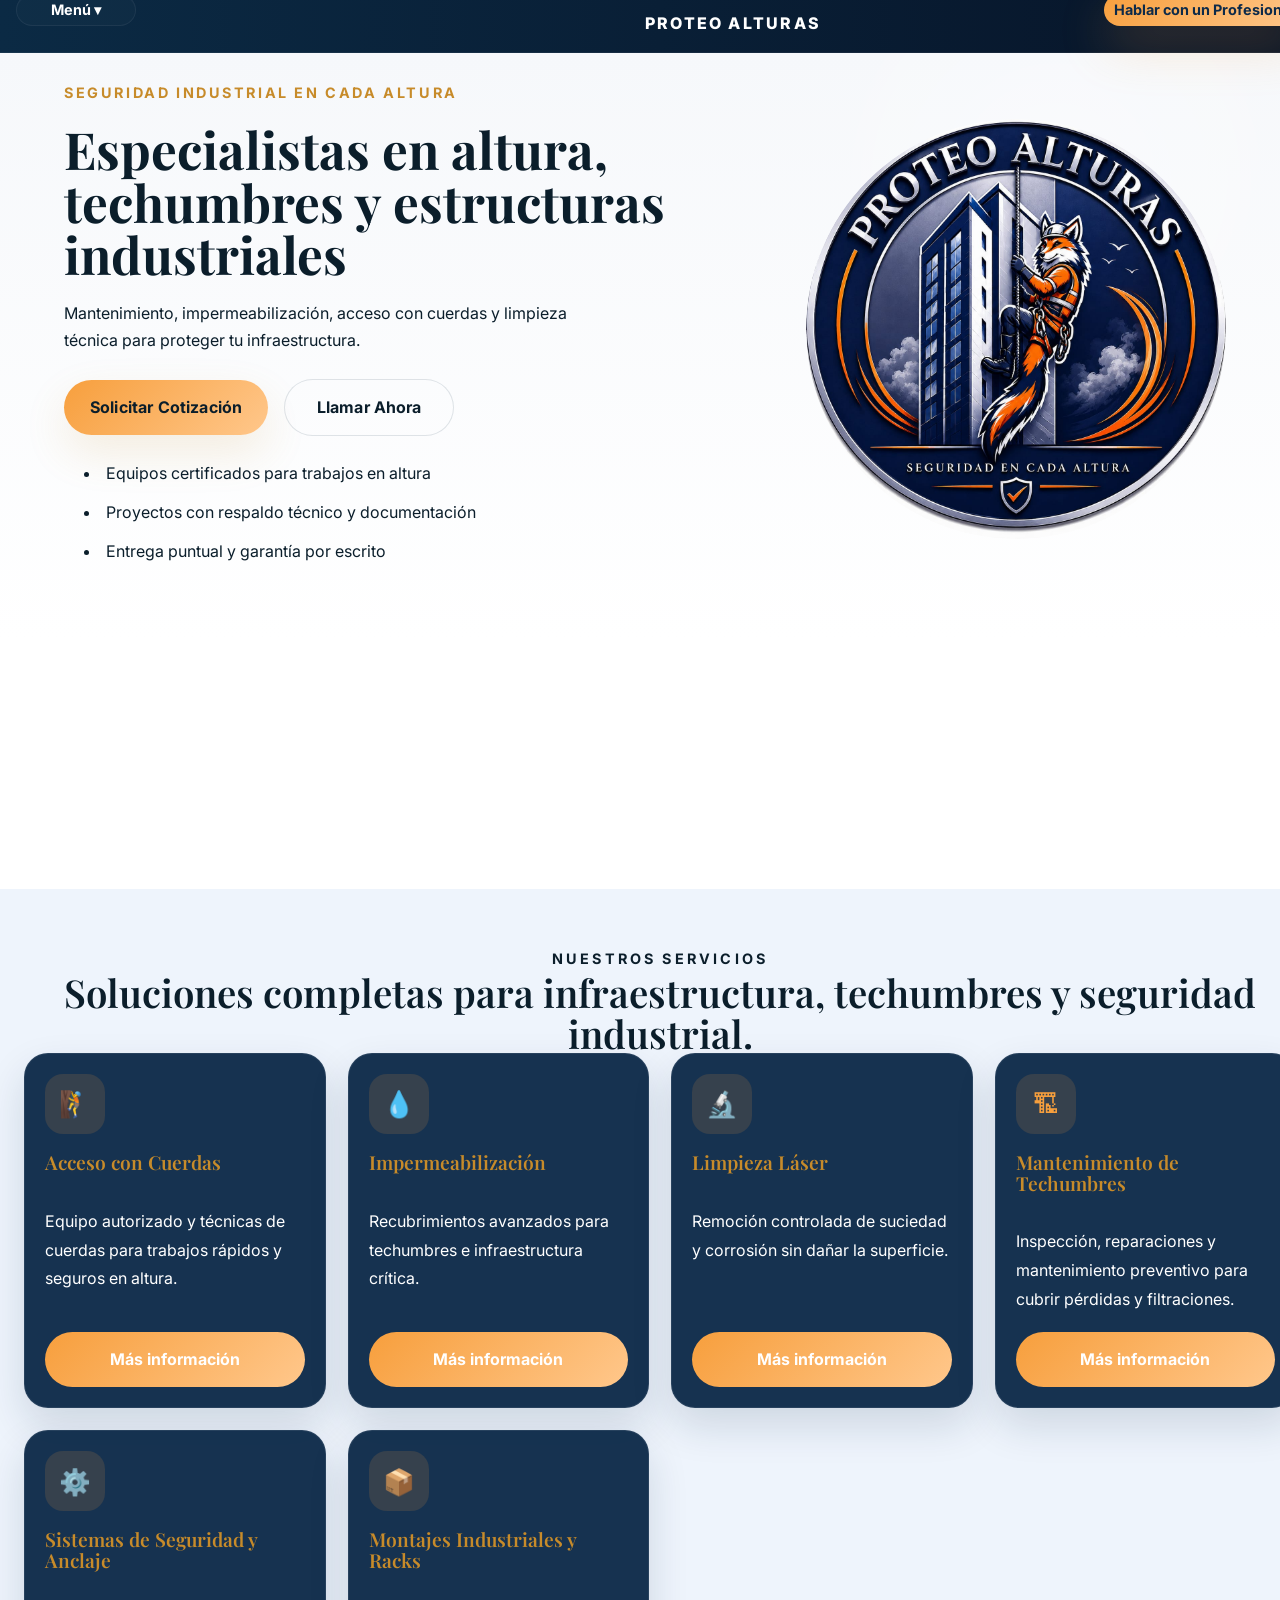
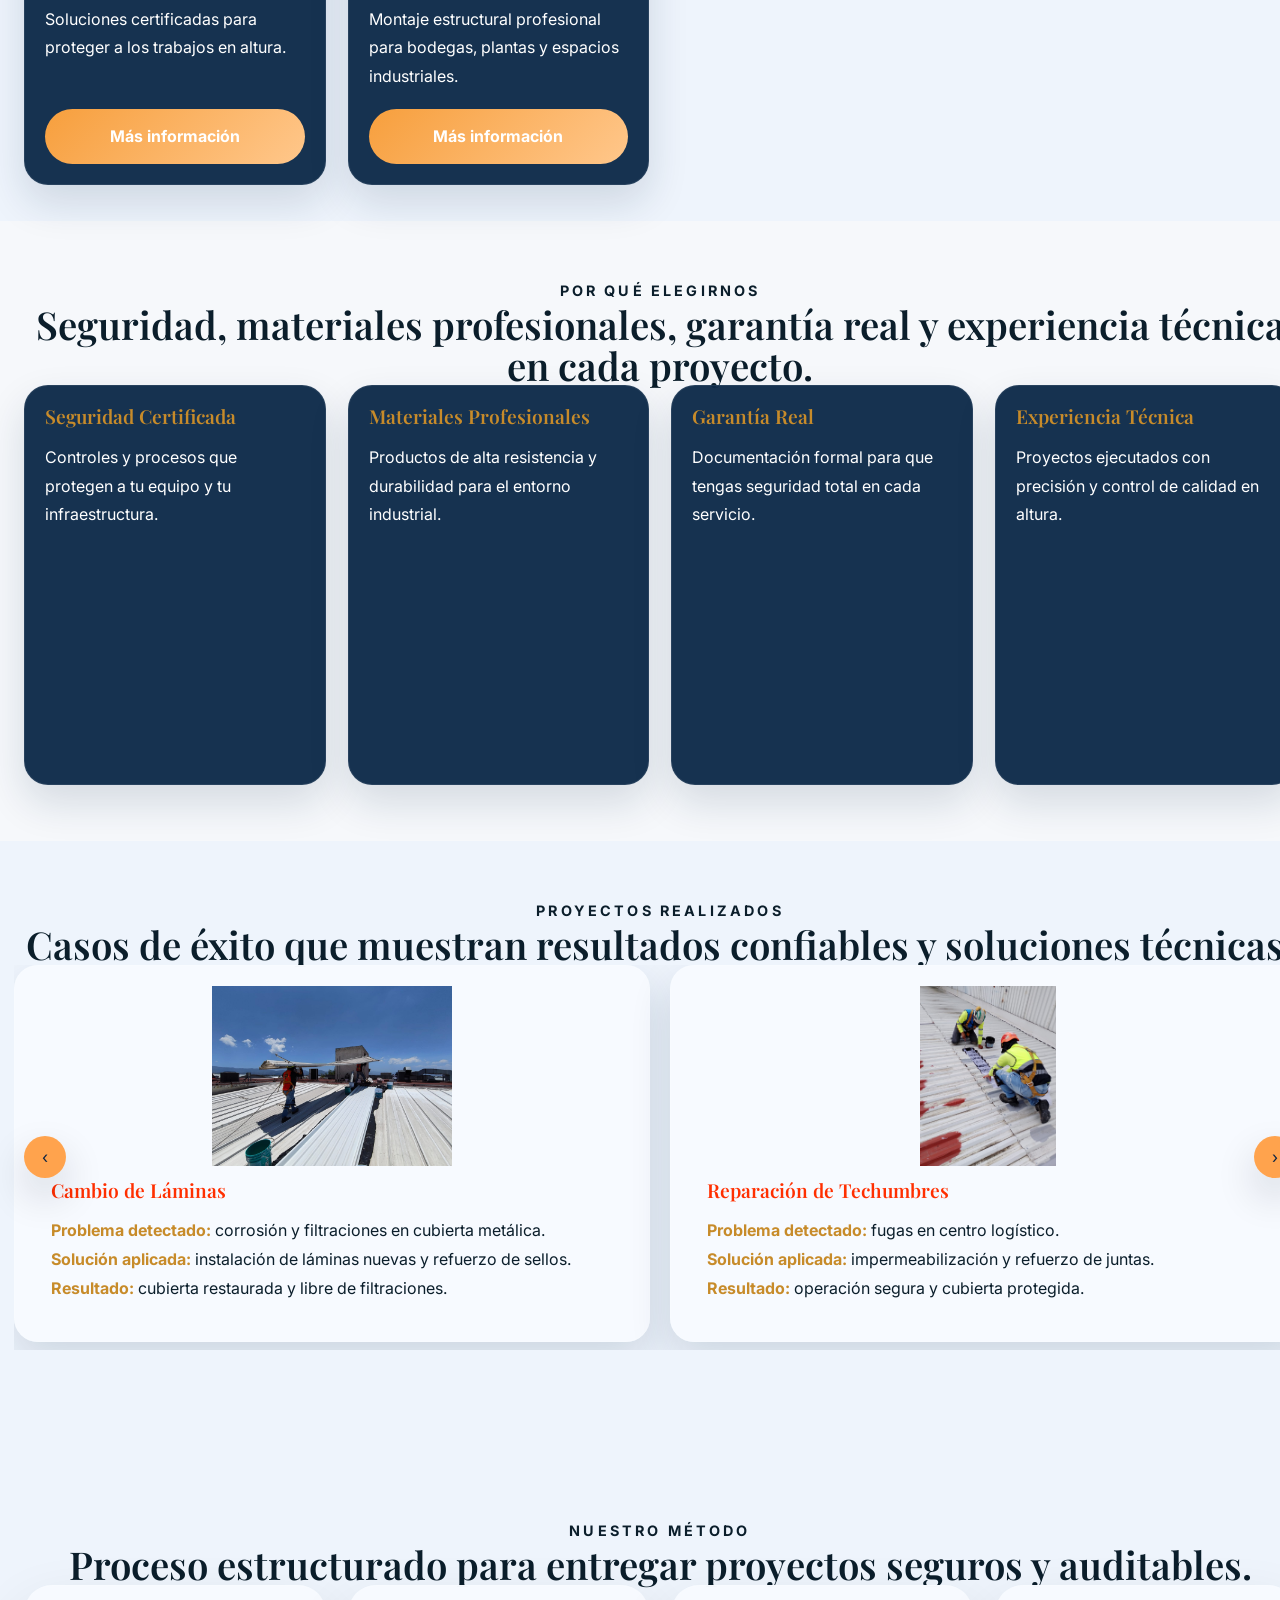
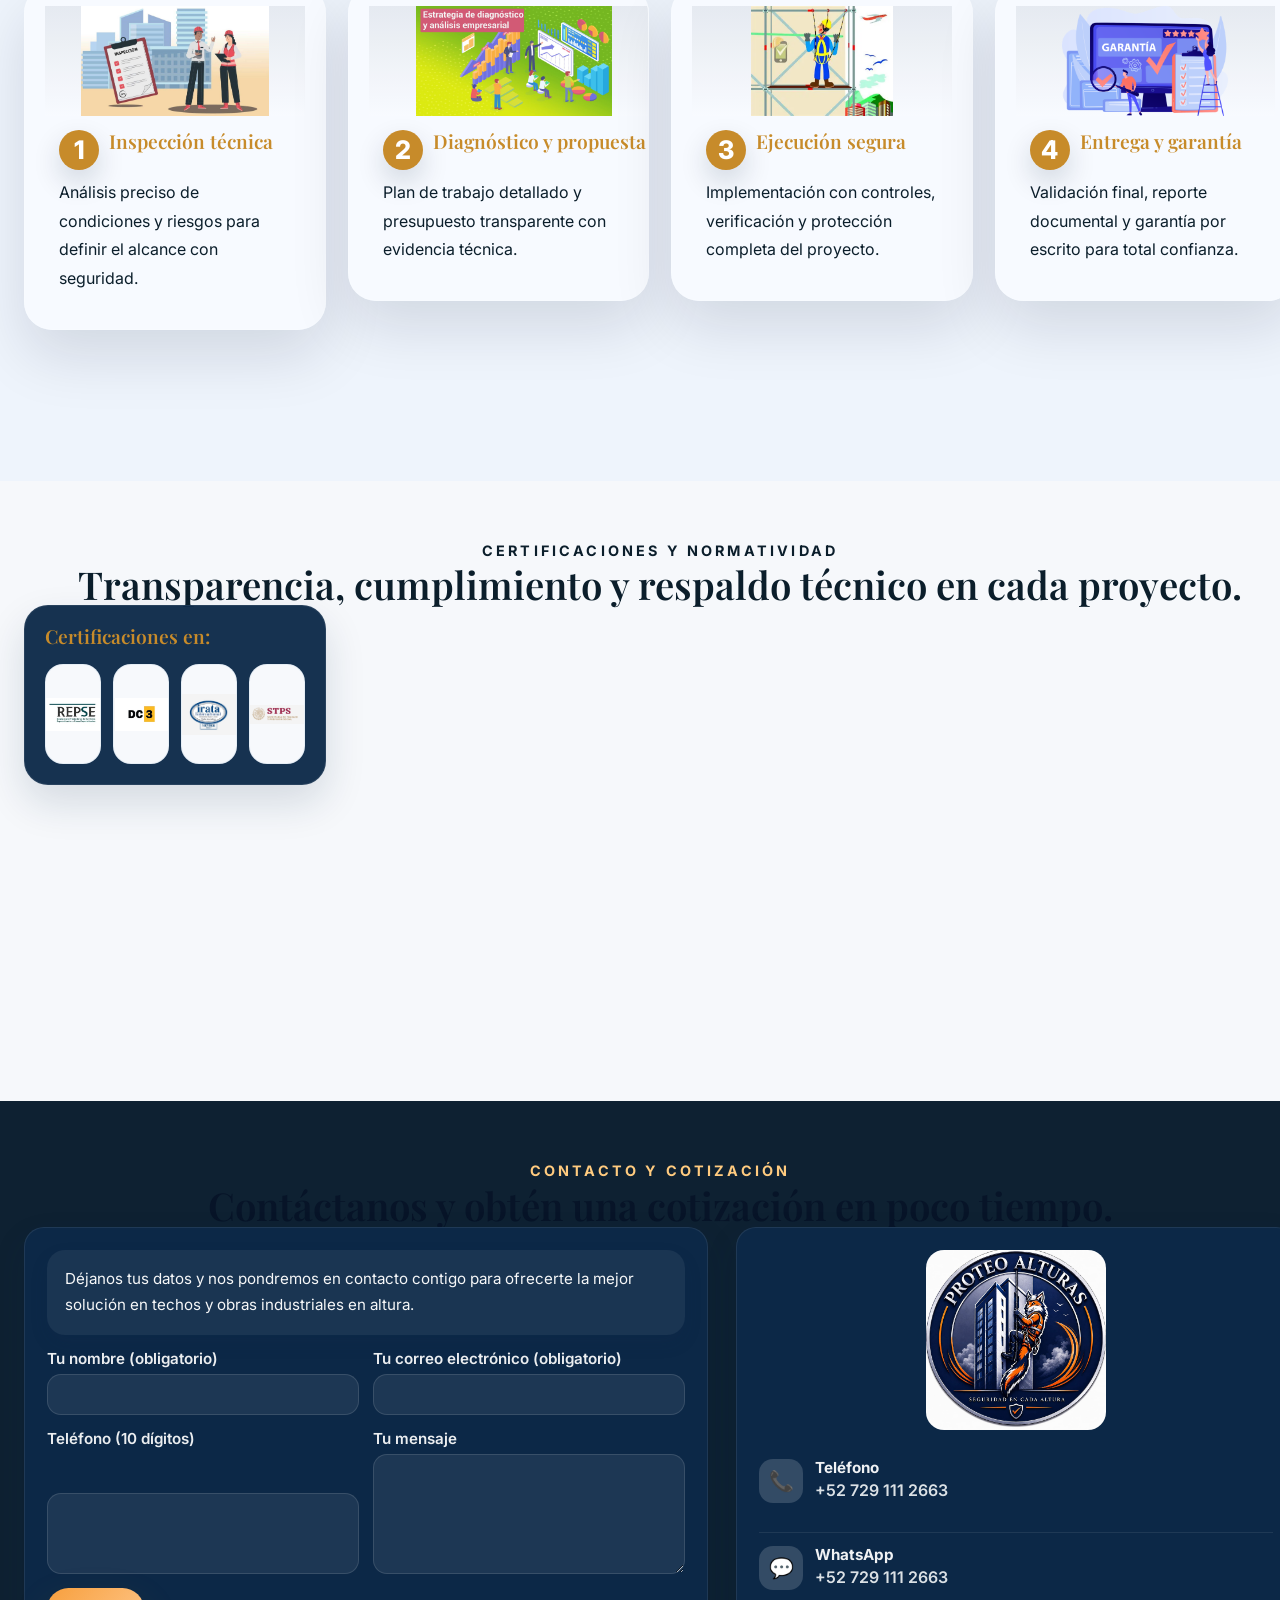
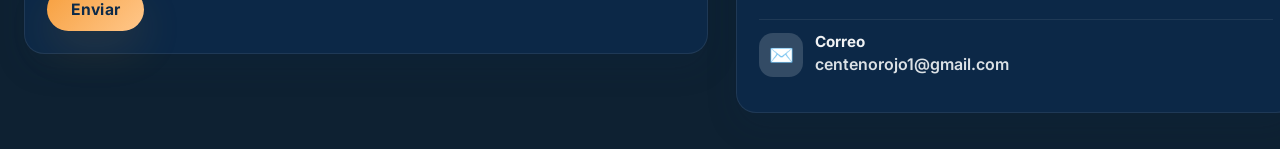
==== commit 81bf8995: "Deploy: update styles and project titles" ====
--- a/index.html
+++ b/index.html
@@ -6,7 +6,7 @@
   <title>Proteo Alturas | Servicios Industriales en Altura</title>
   <link rel="preconnect" href="https://fonts.googleapis.com" />
   <link rel="preconnect" href="https://fonts.gstatic.com" crossorigin />
-  <link href="https://fonts.googleapis.com/css2?family=Inter:wght@400;500;600;700;800&display=swap" rel="stylesheet" />
+  <link href="https://fonts.googleapis.com/css2?family=Inter:wght@400;500;600;700;800&family=Playfair+Display:wght@400;600;700&display=swap" rel="stylesheet" />
   <link rel="stylesheet" href="styles.css" />
 </head>
 <body>
@@ -132,36 +132,36 @@
         <button class="carousel-control prev" type="button" aria-label="Proyecto anterior">‹</button>
         <div class="projects-grid">
           <article class="project-card">
-            <img src="assets/imagenes/trabajo-1.jpg" alt="Cambio de láminas" />
+            <img src="assets/imagenes/trabajo-1.jpg" alt="Cambio de Láminas" />
             <div class="project-summary">
-              <h3>Cambio de láminas</h3>
+                <h3 class="special-accent">Cambio de Láminas</h3>
               <p><strong>Problema detectado:</strong> corrosión y filtraciones en cubierta metálica.</p>
               <p><strong>Solución aplicada:</strong> instalación de láminas nuevas y refuerzo de sellos.</p>
               <p><strong>Resultado:</strong> cubierta restaurada y libre de filtraciones.</p>
             </div>
           </article>
           <article class="project-card">
-            <img class="lightbox-small" src="assets/imagenes/trabajo-2.jpg" alt="Reparación de techumbres" />
+            <img class="lightbox-small" src="assets/imagenes/trabajo-2.jpg" alt="Reparación de Techumbres" />
             <div class="project-summary">
-              <h3>Reparación de techumbres</h3>
+              <h3 class="special-accent">Reparación de Techumbres</h3>
               <p><strong>Problema detectado:</strong> fugas en centro logístico.</p>
               <p><strong>Solución aplicada:</strong> impermeabilización y refuerzo de juntas.</p>
               <p><strong>Resultado:</strong> operación segura y cubierta protegida.</p>
             </div>
           </article>
           <article class="project-card">
-            <img class="lightbox-small" src="assets/imagenes/trabajo-3.jpg" alt="Sistemas de anclaje" />
+            <img class="lightbox-small" src="assets/imagenes/trabajo-3.jpg" alt="Sistemas de Anclaje" />
             <div class="project-summary">
-              <h3>Sistemas de anclaje</h3>
+              <h3 class="special-accent">Sistemas de Anclaje</h3>
               <p><strong>Problema detectado:</strong> falta de puntos de seguridad para trabajo en altura.</p>
               <p><strong>Solución aplicada:</strong> instalación de líneas de vida y anclajes certificados.</p>
               <p><strong>Resultado:</strong> riesgo reducido y cumplimiento normativo.</p>
             </div>
           </article>
           <article class="project-card">
-            <img class="lightbox-small" src="assets/imagenes/trabajo-4.jpg" alt="Impermeabilizaciones industriales" />
+            <img class="lightbox-small" src="assets/imagenes/trabajo-4.jpg" alt="Impermeabilizaciones Industriales" />
             <div class="project-summary">
-              <h3>Impermeabilizaciones industriales</h3>
+              <h3 class="special-accent">Impermeabilizaciones Industriales</h3>
               <p><strong>Problema detectado:</strong> humedad constante en estructuras metálicas.</p>
               <p><strong>Solución aplicada:</strong> limpieza y recubrimientos especializados.</p>
               <p><strong>Resultado:</strong> mayor protección y menor mantenimiento futuro.</p>
--- a/styles.css
+++ b/styles.css
@@ -1,22 +1,23 @@
 /* Base settings */
 :root {
   color-scheme: light;
-  font-family: 'Inter', sans-serif;
+  font-family: 'Inter', system-ui, -apple-system, 'Segoe UI', Roboto, 'Helvetica Neue', Arial, 'Noto Sans', 'Liberation Sans', sans-serif;
   font-size: 16px;
-  color: #f7fafc;
-  background: #051827;
-  --bg: #051827;
-  --primary: #1e6da8;
-  --accent: #f79f3d;
-  --accent-soft: #ffc78b;
-  --surface: #f7fbff;
-  --surface-soft: #e9f2fb;
-  --surface-strong: #0d2a49;
-  --text: #f7fafc;
-  --text-dark: #10293f;
-  --muted: #9bb5d0;
-  --border: rgba(255,255,255,0.12);
-  --shadow: 0 24px 60px rgba(4, 16, 34, 0.22);
+  color: #0b1e2b;
+  background: #f6f8fb;
+  --bg: #f6f8fb;
+  --primary: #0b2a44; /* deep navy */
+  --primary-contrast: #ffffff;
+  --accent: #c78b2a; /* warm gold */
+  --accent-soft: #fde8c8;
+  --surface: #ffffff;
+  --surface-soft: #f3f6fb;
+  --surface-strong: #e9eef6;
+  --text: #0b1e2b; /* body text */
+  --heading: #071428; /* headings */
+  --muted: #6b7785;
+  --border: rgba(11,42,68,0.08);
+  --shadow: 0 20px 48px rgba(11,42,68,0.08);
 }
 
 * {
@@ -25,10 +26,12 @@
 
 html {
   scroll-behavior: smooth;
-  background: radial-gradient(circle at 18% 10%, rgba(247, 159, 61, 0.14), transparent 18%),
-              radial-gradient(circle at 88% 12%, rgba(255, 255, 255, 0.12), transparent 14%),
-              radial-gradient(circle at 70% 90%, rgba(30, 109, 168, 0.18), transparent 24%),
-              linear-gradient(180deg, #051827 0%, #0b325b 45%, #081d34 100%);
+  -webkit-font-smoothing: antialiased;
+  -moz-osx-font-smoothing: grayscale;
+  background: radial-gradient(circle at 18% 10%, rgba(13, 42, 73, 0.08), transparent 18%),
+              radial-gradient(circle at 88% 12%, rgba(255, 255, 255, 0.6), transparent 14%),
+              radial-gradient(circle at 70% 90%, rgba(13, 42, 73, 0.06), transparent 24%),
+              linear-gradient(180deg, #f6f8fb 0%, #eef4fc 45%, #f8f9fc 100%);
 }
 
 body {
@@ -41,15 +44,66 @@
   overflow-x: hidden;
 }
 
+/* Typography */
+h1, h2, h3, h4 {
+  font-family: 'Playfair Display', 'Georgia', serif;
+  color: var(--heading);
+  margin: 0 0 18px 0;
+  line-height: 1.08;
+}
+
+h1 { font-size: clamp(2rem, 3.6vw, 3.6rem); font-weight: 700; }
+h2 { font-size: clamp(1.5rem, 3vw, 2.4rem); font-weight: 600; }
+h3 { font-size: clamp(1.125rem, 2.4vw, 1.5rem); font-weight: 600; }
+
+p, li, a, span {
+  color: var(--text);
+  font-size: 1rem;
+  line-height: 1.7;
+}
+
+a {
+  color: var(--primary);
+  text-decoration: underline dotted rgba(11,42,68,0.12);
+}
+
+/* Buttons */
+.button {
+  display: inline-flex;
+  align-items: center;
+  justify-content: center;
+  gap: 10px;
+  padding: 10px 16px;
+  border-radius: 12px;
+  font-weight: 700;
+  text-decoration: none;
+  border: 0;
+}
+
+.button-primary {
+  background: linear-gradient(135deg, var(--accent) 0%, var(--accent-soft) 100%);
+  color: var(--primary-contrast);
+  box-shadow: 0 18px 44px rgba(199,139,42,0.14);
+}
+
+.button-secondary {
+  background: transparent;
+  color: var(--primary);
+  border: 1px solid var(--border);
+}
+
+/* Muted text */
+.muted { color: var(--muted); }
+
 body::before {
   content: '';
   position: fixed;
   inset: 0;
   pointer-events: none;
-  background: radial-gradient(circle at top right, rgba(247, 159, 61, 0.18), transparent 18%),
-              radial-gradient(circle at 35% 18%, rgba(255, 255, 255, 0.14), transparent 14%),
-              radial-gradient(circle at 78% 30%, rgba(34, 92, 143, 0.22), transparent 16%),
-              radial-gradient(circle at 50% 80%, rgba(57, 124, 174, 0.16), transparent 22%),
+  background: radial-gradient(circle at top right, rgba(255, 212, 150, 0.12), transparent 18%),
+              radial-gradient(circle at 35% 18%, rgba(13, 42, 73, 0.08), transparent 14%),
+              radial-gradient(circle at 78% 30%, rgba(13, 42, 73, 0.1), transparent 16%),
+              radial-gradient(circle at 50% 80%, rgba(95, 130, 180, 0.1), transparent 22%),
               radial-gradient(circle at 25% 70%, rgba(255,255,255,0.08), transparent 28%);
   opacity: 1;
   mix-blend-mode: screen;
@@ -76,10 +130,45 @@
   position: sticky;
   top: 0;
   z-index: 50;
-  backdrop-filter: blur(16px);
-  background: rgba(5, 24, 42, 0.65);
+  backdrop-filter: blur(18px);
+  background: linear-gradient(90deg, var(--primary) 0%, #071428 100%);
+  color: var(--primary-contrast);
   border-bottom: 1px solid rgba(255,255,255,0.06);
   transition: transform 0.25s ease, opacity 0.25s ease;
+}
+
+/* Force consistent vertical centering for header elements */
+.header-bar {
+  display: flex;
+  align-items: center;
+}
+
+.header-bar .header-wrap {
+  width: 100%;
+  display: grid;
+  grid-template-columns: auto 1fr auto;
+  align-items: center;
+}
+
+.header-bar .main-nav,
+.header-bar .logo-link,
+.header-bar .phone-cta,
+.header-bar .nav-dropdown {
+  display: inline-flex;
+  align-items: center;
+}
+
+.header-bar .logo-link {
+  justify-self: center;
+  height: 32px;
+}
+
+.header-bar .dropdown-toggle,
+.header-bar .phone-cta {
+  height: 32px;
+  line-height: 1;
+  display: inline-flex;
+  align-items: center;
 }
 
 .header-bar.header-hidden {
@@ -92,7 +181,7 @@
   max-width: 1320px;
   width: 100%;
   margin: 0 auto;
-  padding: 6px 16px;
+  padding: 4px 8px;
   display: grid;
   grid-template-columns: auto 1fr auto;
   align-items: center;
@@ -101,21 +190,30 @@
 }
 
 .logo-link {
-  position: absolute;
-  left: 50%;
-  transform: translateX(-50%);
-  font-size: 1.1rem;
+  position: relative;
+  left: 0;
   font-weight: 800;
-  letter-spacing: 0.16em;
-  color: var(--surface);
+  letter-spacing: 0.14em;
+  color: var(--primary-contrast);
   text-transform: uppercase;
   white-space: nowrap;
-}
+  display: inline-flex;
+  align-items: center;
+  transform: translateY(24px);
+  font-size: 1.9rem;
+  height: 60px;
+}
+
+/* Placements: menu left, logo center, CTA right */
+.main-nav { grid-column: 1; justify-self: start; }
+.logo-link { grid-column: 2; justify-self: center; }
+.phone-cta { grid-column: 3; justify-self: end; }
 
 .main-nav {
   grid-column: 1;
   justify-self: start;
   display: flex;
+  align-items: center;
   gap: 28px;
   flex-wrap: wrap;
 }
@@ -124,6 +222,8 @@
   position: relative;
   overflow: visible;
   z-index: 60;
+  display: flex;
+  align-items: center;
 }
 
 .dropdown-toggle,
@@ -131,44 +231,50 @@
   display: inline-flex;
   align-items: center;
   justify-content: center;
-  padding: 12px 16px;
-  min-width: 240px;
-  width: 240px;
-  border-radius: 999px;
+  padding: 4px 10px;
+  min-width: 90px;
+  height: 32px;
+  border-radius: 16px;
   font-weight: 700;
-}
+  font-size: 0.9rem;
+  line-height: 1;
+}
+
 
 .dropdown-toggle {
-  border: 1px solid rgba(255,255,255,0.18);
-  background: rgba(255,255,255,0.08);
-  color: var(--surface);
+  border: 1px solid rgba(255,255,255,0.06);
+  background: rgba(255,255,255,0.02);
+  color: var(--primary-contrast);
   cursor: pointer;
+  box-shadow: inset 0 1px 0 rgba(255,255,255,0.02);
+  transform: translateY(-16px);
 }
 
 .phone-cta {
-  background: linear-gradient(135deg, #f79f3d 0%, #ffc78b 100%);
-  color: #0d2a49;
-  box-shadow: 0 20px 50px rgba(247, 159, 61, 0.24);
+  background: linear-gradient(135deg, #ff9f3d 0%, #ffc87b 100%);
+  color: var(--primary-contrast);
+  box-shadow: 0 18px 44px rgba(255, 159, 61, 0.12);
   justify-self: end;
+  transform: translateY(-16px);
 }
 
 .dropdown-menu {
   position: absolute;
-  top: calc(100% + 6px);
+  top: calc(100% - 6px);
   left: 0;
   min-width: 240px;
   min-width: 320px;
-  width: 340px;
-  max-width: 380px;
+  width: 320px;
+  max-width: 360px;
   max-height: calc(100vh - 140px);
-  background: rgba(255, 255, 255, 0.88);
-  backdrop-filter: blur(20px);
-  border: 1px solid rgba(255, 255, 255, 0.16);
-  border-radius: 32px;
-  box-shadow: 0 24px 60px rgba(3, 18, 38, 0.18);
+  background: linear-gradient(180deg, rgba(255,255,255,0.03), rgba(255,255,255,0.02));
+  backdrop-filter: blur(8px);
+  border: 1px solid rgba(255,255,255,0.06);
+  border-radius: 22px;
+  box-shadow: 0 10px 28px rgba(2,6,23,0.45);
   opacity: 0;
   visibility: hidden;
-  transform: translateY(-10px);
+  transform: translateY(-8px);
   transition: opacity 180ms ease, transform 180ms ease, visibility 180ms ease;
   z-index: 9999;
   overflow: hidden;
@@ -187,10 +293,10 @@
 
 .dropdown-menu a {
   display: block;
-  padding: 16px 20px;
-  color: #111111;
+  padding: 12px 16px;
+  color: var(--primary-contrast);
   font-weight: 700;
-  border-bottom: 1px solid rgba(0, 0, 0, 0.08);
+  border-bottom: 1px solid rgba(255,255,255,0.03);
 }
 
 .dropdown-menu a:last-child {
@@ -198,17 +304,17 @@
 }
 
 .dropdown-menu a:hover {
-  background: rgba(30, 109, 168, 0.12);
+  background: rgba(255,255,255,0.03);
 }
 
 .main-nav > a {
-  color: var(--muted);
+  color: rgba(255,255,255,0.9);
   font-weight: 600;
   transition: color 180ms ease;
 }
 
 .main-nav > a:hover {
-  color: var(--text);
+  color: var(--accent-soft);
 }
 
 .phone-cta {
@@ -229,7 +335,7 @@
   overflow: hidden;
   padding: 28px 0 12px;
   min-height: calc(100vh - 64px);
-  background: linear-gradient(180deg, rgba(5, 24, 42, 0.96), rgba(8, 34, 60, 0.96));
+  background: linear-gradient(180deg, #f6f8fb 0%, #ffffff 70%);
   position: relative;
 }
 
@@ -237,10 +343,10 @@
   content: '';
   position: absolute;
   inset: 0;
-  background: radial-gradient(circle at 25% 20%, rgba(255,255,255,0.18), transparent 16%),
-              radial-gradient(circle at 80% 15%, rgba(255,255,255,0.12), transparent 20%),
-              radial-gradient(circle at 60% 85%, rgba(255,255,255,0.10), transparent 24%);
-  opacity: 0.65;
+  background: radial-gradient(circle at 25% 20%, rgba(13, 42, 73, 0.08), transparent 16%),
+              radial-gradient(circle at 80% 15%, rgba(255,255,255,0.55), transparent 20%),
+              radial-gradient(circle at 60% 85%, rgba(13, 42, 73, 0.06), transparent 24%);
+  opacity: 0.55;
   pointer-events: none;
   mix-blend-mode: screen;
 }
@@ -275,7 +381,7 @@
 
 .hero-copy h1 {
   margin: 0;
-  color: var(--surface);
+  color: var(--heading);
   font-size: clamp(2.2rem, 3.5vw, 3.6rem);
   line-height: 1.05;
 }
@@ -283,7 +389,7 @@
 .hero-copy p {
   margin: 20px 0 24px;
   max-width: 540px;
-  color: rgba(248,250,252,0.88);
+  color: var(--text);
   font-size: 1rem;
   line-height: 1.7;
 }
@@ -301,7 +407,7 @@
 .hero-benefits {
   margin: 24px 0 0;
   padding-left: 20px;
-  color: rgba(248,250,252,0.82);
+  color: var(--text);
   list-style: disc;
   list-style-position: inside;
   max-width: 540px;
@@ -322,9 +428,9 @@
   max-width: 520px;
   border-radius: 28px;
   overflow: hidden;
-  border: 1px solid rgba(247,159,61,0.18);
-  box-shadow: 0 24px 54px rgba(3, 18, 38, 0.12);
-  background: rgba(247,250,255,0.96);
+  border: 1px solid rgba(255,255,255,0.22);
+  box-shadow: 0 24px 54px rgba(13, 42, 73, 0.12);
+  background: linear-gradient(180deg, rgba(13, 42, 73, 0.96), rgba(17, 59, 99, 0.96));
 }
 
 .hero-card.logo-only {
@@ -365,12 +471,12 @@
 
 .section {
   padding: 72px 24px;
-  background: rgba(247, 250, 255, 0.04);
+  background: #f6f8fb;
   min-height: 620px;
 }
 
 .section:nth-child(even) {
-  background: rgba(30, 109, 168, 0.14);
+  background: #eef4fc;
 }
 
 .section-head {
@@ -393,14 +499,20 @@
   margin: 0;
   font-size: clamp(2rem, 3vw, 3.4rem);
   line-height: 1.05;
-  color: var(--surface);
+  color: var(--heading);
 }
 
 .section-head p {
   margin: 20px auto 0;
-  color: rgba(248,250,252,0.76);
+  color: var(--text);
   max-width: 680px;
   line-height: 1.9;
+}
+
+/* Ensure readable dark text on light sections and hero area */
+.hero-panel h1, .hero-panel h2, .hero-panel h3, .hero-panel p, .hero-panel li, .hero-panel a,
+.section:not(.contact) h1, .section:not(.contact) h2, .section:not(.contact) h3, .section:not(.contact) p, .section:not(.contact) li, .section:not(.contact) a {
+  color: var(--text);
 }
 
 .stats-grid,
@@ -449,6 +561,12 @@
   line-height: 1.8;
 }
 
+/* Final override: ensure dark text on all light sections */
+.hero-panel h1, .hero-panel h2, .hero-panel h3, .hero-panel p, .hero-panel li, .hero-panel a,
+.section:not(.contact) h1, .section:not(.contact) h2, .section:not(.contact) h3, .section:not(.contact) p, .section:not(.contact) li, .section:not(.contact) a {
+  color: var(--text) !important;
+}
+
 .trust-cards,
 .services-grid,
 .why-grid,
@@ -471,11 +589,11 @@
 .cert-box,
 .contact-card,
 .contact-form {
-  background: rgba(247, 250, 255, 0.96);
-  border: 1px solid rgba(30, 109, 168, 0.12);
+  background: rgba(13, 42, 73, 0.96);
+  border: 1px solid rgba(255,255,255,0.08);
   border-radius: 24px;
   padding: 20px;
-  box-shadow: 0 18px 40px rgba(3, 18, 38, 0.10);
+  box-shadow: 0 18px 40px rgba(13, 42, 73, 0.14);
   min-height: 400px;
 }
 
@@ -486,28 +604,34 @@
   width: min(100%, 1040px);
 }
 
-.trust-card h3,
-.service-card h3,
-.why-card h3,
-.project-summary h3,
-.process-step h3,
-.cert-box h3,
-.contact-card h3 {
+.section .trust-card h3,
+.section .service-card h3,
+.section .why-card h3,
+.section .project-summary h3,
+.section .process-step h3,
+.section .cert-box h3,
+.section .contact-card h3 {
   margin: 0 0 16px;
-  color: var(--text-dark);
+  color: var(--accent) !important;
   font-size: 1.2rem;
 }
 
-.trust-card p,
-.service-card p,
-.why-card p,
-.project-summary p,
-.process-step p,
-.cert-box p,
-.contact-card p {
+.section .trust-card p,
+.section .service-card p,
+.section .why-card p,
+.section .project-summary p,
+.section .process-step p,
+.section .cert-box p,
+.section .contact-card p {
   margin: 0;
-  color: #111111;
+  color: #ffffff !important;
   line-height: 1.8;
+}
+
+/* Ensure any links or list items inside dark cards are white */
+.section .trust-card a, .section .service-card a, .section .why-card a, .section .project-summary a, .section .process-step a, .section .cert-box a, .section .contact-card a,
+.section .trust-card li, .section .service-card li, .section .why-card li, .section .project-summary li, .section .process-step li, .section .cert-box li, .section .contact-card li {
+  color: #ffffff !important;
 }
 
 .cert-images {
@@ -611,6 +735,47 @@
 
 .project-summary {
   padding: 14px 16px 18px;
+}
+
+/* Project cards: bold labels in orange, remaining copy in dark text */
+.section .projects-grid .project-summary strong,
+.section .projects-grid .project-summary b,
+.section .project-card .project-summary strong,
+.section .project-card .project-summary b {
+  color: var(--accent) !important;
+  font-weight: 700;
+}
+
+/* Specific accent for the four highlighted project titles only */
+.section.proyectos .project-summary h3.special-accent,
+.section#proyectos .project-summary h3.special-accent,
+.projects-grid .project-summary h3.special-accent,
+.project-card .project-summary h3.special-accent {
+  color: #ff2f00 !important;
+}
+
+.section .projects-grid .project-summary p,
+.section .project-card .project-summary p,
+.section .projects-grid .project-summary span,
+.section .project-card .project-summary span,
+.section .projects-grid .project-summary li,
+.section .project-card .project-summary li {
+  color: var(--text) !important;
+}
+
+/* Label style for project detail prefixes (Problema detectado / Solución aplicada / Resultado) */
+.section .project-summary p strong,
+.section .project-summary p b,
+.project-summary p strong,
+.project-summary p b {
+  color: #f79f3d !important;
+}
+
+/* Ensure process step copy is dark (black) on the method/process section */
+.process-grid .process-step p,
+.process-grid .process-step li,
+.process-grid .process-step a {
+  color: var(--text) !important;
 }
 
 .lightbox-overlay {
@@ -699,7 +864,8 @@
 
 @media (max-width: 960px) {
   .projects-grid {
-    grid-auto-columns: minmax(280px, 90%);
+    padding: 12px 16px;
+    grid-template-columns: auto 1fr auto;
   }
 
   .carousel-control {
@@ -841,11 +1007,11 @@
 
 .contact-form,
 .contact-panel {
-  background: rgba(255,255,255,0.08);
-  border: 1px solid rgba(255,255,255,0.12);
+  background: rgba(13, 42, 73, 0.95);
+  border: 1px solid rgba(255,255,255,0.08);
   border-radius: 20px;
   padding: 22px;
-  box-shadow: 0 14px 32px rgba(0, 0, 0, 0.10);
+  box-shadow: 0 14px 32px rgba(13, 42, 73, 0.14);
   min-height: 420px;
 }
 
@@ -910,11 +1076,10 @@
   color: rgba(255,255,255,0.96);
   line-height: 1.75;
   font-size: 0.95rem;
-  background: rgba(255,255,255,0.72);
-  color: #10293f;
+  background: rgba(255,255,255,0.06);
   border-radius: 18px;
   padding: 16px 18px;
-  box-shadow: 0 8px 18px rgba(0, 0, 0, 0.08);
+  box-shadow: 0 8px 18px rgba(13, 42, 73, 0.12);
 }
 
 .contact-panel-item {
@@ -936,7 +1101,7 @@
   width: 44px;
   height: 44px;
   border-radius: 14px;
-  background: rgba(255,255,255,0.12);
+  background: rgba(255,255,255,0.16);
   color: #ffd385;
   font-size: 1.25rem;
 }
@@ -1003,8 +1168,8 @@
 
 .button-secondary {
   background: rgba(255, 255, 255, 0.12);
-  color: var(--surface);
-  border: 1px solid rgba(255, 255, 255, 0.18);
+  color: var(--primary);
+  border: 1px solid rgba(11,42,68,0.12);
 }
 
 .button:hover {
@@ -1012,7 +1177,7 @@
 }
 
 .site-footer {
-  background: rgba(5, 24, 42, 0.96);
+  background: #0d2a49;
   padding: 40px 24px 28px;
   border-top: 1px solid rgba(255,255,255,0.08);
 }
@@ -1029,7 +1194,7 @@
   font-weight: 800;
   letter-spacing: 0.2em;
   text-transform: uppercase;
-  color: var(--surface);
+  color: #ffffff;
   margin-bottom: 18px;
 }
 
@@ -1041,7 +1206,7 @@
 
 .footer-links a,
 .footer-contact a {
-  color: rgba(248,250,252,0.78);
+  color: rgba(255,255,255,0.8);
   font-weight: 600;
 }
 
@@ -1118,12 +1283,55 @@
 
 @media (max-width: 720px) {
   .header-wrap {
-    flex-direction: column;
-    align-items: stretch;
+    max-width: 100%;
+    grid-template-columns: auto 1fr auto;
+    align-items: center;
+
+  .main-nav { grid-column: 1; justify-self: start; }
+  .logo-link { grid-column: 2; justify-self: center; }
+  .phone-cta { grid-column: 3; justify-self: end; }
+    justify-items: center;
+    padding: 8px 12px;
+  }
+
+  .logo-link {
+    position: static;
+    transform: none;
+    display: block;
+    margin: 0 auto 12px;
+    text-align: center;
   }
 
   .main-nav {
+    justify-self: stretch;
+    width: 100%;
+    display: flex;
     justify-content: center;
+  }
+
+  .nav-dropdown {
+    width: 100%;
+  }
+
+  .dropdown-toggle,
+  .phone-cta {
+    width: 100%;
+    max-width: 100%;
+    min-width: 0;
+    padding: 8px 10px;
+    height: 32px;
+  }
+
+  /* Raise the menu and CTA buttons on smaller screens as well (slightly less than desktop) */
+  .dropdown-toggle { transform: translateY(-12px) !important; }
+  .phone-cta { transform: translateY(-12px) !important; }
+
+  .dropdown-menu {
+    min-width: calc(100vw - 40px);
+    width: auto;
+    left: 0;
+    right: 0;
+    margin: 0 auto;
   }
 
   .hero-copy h1 {
@@ -1137,17 +1345,64 @@
 
 @media (max-width: 520px) {
   .header-wrap {
-    padding: 14px 16px;
+    padding: 8px 12px;
+  }
+
+  .hero-panel {
+    padding: 32px 16px 36px;
+    min-height: auto;
   }
 
   .hero-grid {
-    gap: 20px;
-    padding: 44px 16px 32px;
+    gap: 22px;
+    padding: 0 12px 0;
+  }
+
+  .hero-copy {
+    margin-left: 0;
+  }
+
+  .hero-copy h1 {
+    font-size: clamp(2rem, 8vw, 2.6rem);
+    line-height: 1.1;
+  }
+
+  .hero-copy p {
+    margin: 18px 0 22px;
+    max-width: 100%;
+    font-size: 0.98rem;
   }
 
   .hero-buttons {
     flex-direction: column;
     align-items: stretch;
+    gap: 12px;
+  }
+
+  .hero-buttons .button {
+    width: 100%;
+    padding: 14px 16px;
+  }
+
+  .hero-benefits {
+    margin: 22px 0 0;
+    padding-left: 18px;
+    max-width: 100%;
+    font-size: 0.96rem;
+  }
+
+  .hero-card.logo-only {
+    max-width: 320px;
+    margin: 0 auto;
+  }
+
+  .hero-card img {
+    width: 100%;
+    height: auto;
+  }
+
+  .hero-visual {
+    justify-content: center;
   }
 
   .service-card,
@@ -1157,7 +1412,233 @@
   .cert-box,
   .contact-card,
   .contact-form {
-    padding: 22px;
+    padding: 18px;
+  }
+
+  .contact-layout {
+    gap: 18px;
+    padding: 0 12px;
+  }
+
+  .contact-form,
+  .contact-panel {
+    width: 100%;
+    box-shadow: none;
+    border: 1px solid rgba(255,255,255,0.08);
+  }
+
+  .contact-panel {
+    text-align: center;
+  }
+
+  .contact-panel-copy {
+    font-size: 0.96rem;
+    padding: 14px 16px;
+  }
+
+  .contact-panel-item {
+    justify-content: center;
+  }
+
+  .contact-panel-item div {
+    text-align: left;
+  }
+}
+
+@media (max-width: 980px) {
+  html {
+    min-width: 1320px !important;
+  }
+
+  body {
+    min-width: 1320px !important;
+    overflow-x: auto !important;
+  }
+
+  .header-wrap {
+    grid-template-columns: auto 1fr auto !important;
+    align-items: center !important;
+    justify-items: stretch !important;
+    padding: 8px 12px !important;
+  }
+
+  .stats-grid,
+  .trust-cards,
+  .services-grid,
+  .why-grid,
+  .projects-grid,
+  .process-grid,
+  .certifications-grid,
+  .footer-wrap {
+    grid-template-columns: repeat(4, minmax(0, 1fr)) !important;
+    gap: 22px !important;
+  }
+
+  .service-detail-container,
+  .contact-content {
+    grid-template-columns: 1fr 1.1fr !important;
+    align-items: start !important;
+    gap: 24px !important;
+  }
+
+  .logo-link {
+    position: static !important;
+    transform: none !important;
+    display: block !important;
+    margin: 0 !important;
+    grid-column: 2 !important;
+    justify-self: center !important;
+    font-size: 1.05rem !important;
+  }
+
+  .main-nav {
+    justify-self: start !important;
+    width: auto !important;
+    display: flex !important;
+    justify-content: flex-start !important;
+  }
+
+  .nav-dropdown {
+    width: auto !important;
+  }
+
+  .dropdown-toggle,
+  .phone-cta {
+    width: auto !important;
+    min-width: 120px !important;
+    padding: 8px 10px !important;
+    height: 32px !important;
+  }
+
+  .dropdown-menu {
+    min-width: 320px !important;
+    width: auto !important;
+    left: 0 !important;
+    right: auto !important;
+    margin: 0 !important;
+  }
+
+  .hero-grid,
+  .services-grid,
+  .why-grid,
+  .projects-grid,
+  .process-grid,
+  .certifications-grid,
+  .contact-layout,
+  .footer-wrap {
+    grid-template-columns: repeat(4, minmax(0, 1fr)) !important;
+    gap: 22px !important;
+  }
+
+  .hero-grid {
+    grid-template-columns: 1.1fr 0.9fr !important;
+    gap: 28px !important;
+    padding: 0 24px 0 !important;
+  }
+
+  .services-grid,
+  .why-grid,
+  .process-grid,
+  .certifications-grid,
+  .footer-wrap {
+    grid-template-columns: repeat(4, minmax(0, 1fr)) !important;
+  }
+
+  .projects-grid {
+    display: flex !important;
+    flex-wrap: nowrap !important;
+    gap: 20px !important;
+    overflow-x: auto !important;
+    scroll-snap-type: x mandatory !important;
+    padding-bottom: 8px !important;
+    margin: 0 -10px !important;
+  }
+
+  .projects-grid::-webkit-scrollbar {
+    display: none !important;
+  }
+
+  .project-card {
+    min-width: calc((100% - 20px) / 2) !important;
+    flex: 0 0 calc((100% - 20px) / 2) !important;
+    scroll-snap-align: start !important;
+  }
+
+  .contact-layout {
+    grid-template-columns: 1.1fr 0.9fr !important;
+    align-items: start !important;
+    gap: 28px !important;
+    max-width: 1320px !important;
+  }
+
+  .contact-form,
+  .contact-panel,
+  .contact-card,
+  .project-card,
+  .service-card,
+  .why-card,
+  .process-step,
+  .cert-box {
+    min-height: auto !important;
+    padding: 20px !important;
+  }
+
+  .hero-copy {
+    margin-left: 40px !important;
+  }
+
+  .hero-copy h1 {
+    font-size: clamp(2.2rem, 3.5vw, 3.6rem) !important;
+    line-height: 1.05 !important;
+  }
+
+  .hero-copy p,
+  .hero-benefits {
+    max-width: 540px !important;
+    font-size: 1rem !important;
+  }
+
+  .hero-buttons {
+    flex-direction: row !important;
+    align-items: center !important;
+    gap: 16px !important;
+  }
+
+  .hero-buttons .button {
+    width: auto !important;
+  }
+
+  .hero-visual {
+    justify-content: flex-end !important;
+  }
+
+  .hero-card.logo-only {
+    max-width: 520px !important;
+    margin: 0 auto !important;
+  }
+
+  .hero-card.logo-only img {
+    width: min(100%, 420px) !important;
+  }
+
+  .section {
+    padding: 36px 24px !important;
+  }
+
+  .section-head,
+  .footer-wrap {
+    max-width: 1320px !important;
+    margin: 0 auto !important;
+  }
+
+  .section-head h2 {
+    font-size: clamp(2rem, 3vw, 3.4rem) !important;
+  }
+
+  .button,
+  .dropdown-toggle,
+  .phone-cta {
+    white-space: nowrap !important;
   }
 }
 
@@ -1391,3 +1872,232 @@
     padding: 24px;
   }
 }
+
+/* Overrides para forzar apariencia de escritorio en móviles (ajustes finos) */
+@media (max-width: 480px) {
+  .hero-grid {
+    grid-template-columns: 1fr 0.8fr !important;
+    gap: 12px !important;
+    padding: 0 12px !important;
+    align-items: center !important;
+  }
+
+  .hero-copy {
+    margin-left: 16px !important;
+  }
+
+  .hero-copy h1 {
+    font-size: 2.2rem !important;
+    line-height: 1.02 !important;
+  }
+
+  .hero-copy p,
+  .hero-benefits {
+    font-size: 0.95rem !important;
+    max-width: none !important;
+  }
+
+  .hero-card.logo-only {
+    max-width: 320px !important;
+    margin: 0 !important;
+    border-radius: 50% !important;
+  }
+
+  .hero-card.logo-only img {
+    width: min(180px, 38vw) !important;
+    height: auto !important;
+    clip-path: circle(50% at 50% 50%) !important;
+  }
+
+  .header-wrap {
+    grid-template-columns: auto 1fr auto !important;
+    padding: 8px 12px !important;
+  }
+
+  .logo-link {
+    left: 50% !important;
+    transform: translateX(-50%) !important;
+    font-size: 1rem !important;
+  }
+
+  .dropdown-toggle,
+  .phone-cta {
+    padding: 8px 10px !important;
+    min-width: 0 !important;
+  }
+
+  .section {
+    padding: 28px 12px !important;
+    min-height: auto !important;
+  }
+
+  .lightbox-content {
+    width: min(420px, 80vw) !important;
+    max-height: 60vh !important;
+  }
+
+  .hero-visual {
+    justify-content: flex-end !important;
+  }
+
+  body {
+    -webkit-text-size-adjust: 100% !important;
+  }
+}
+
+/* Override final para forzar vista desktop en móviles */
+@media (max-width: 1320px) {
+  html {
+    min-width: 1320px !important;
+  }
+
+  body {
+    min-width: 1320px !important;
+    overflow-x: auto !important;
+  }
+
+  .header-wrap {
+    display: grid !important;
+    grid-template-columns: auto 1fr auto !important;
+    align-items: center !important;
+    justify-items: stretch !important;
+    padding: 10px 16px !important;
+  }
+
+  .logo-link {
+    position: absolute !important;
+    left: 50% !important;
+    transform: translateX(-50%) !important;
+    display: block !important;
+    margin: 0 !important;
+    font-size: 1rem !important;
+  }
+
+  .main-nav {
+    justify-self: start !important;
+    width: auto !important;
+    display: flex !important;
+    justify-content: flex-start !important;
+  }
+
+  .dropdown-toggle,
+  .phone-cta {
+    width: auto !important;
+    min-width: 120px !important;
+    padding: 8px 10px !important;
+    height: 32px !important;
+  }
+
+  .dropdown-menu {
+    min-width: 320px !important;
+    width: auto !important;
+    left: 0 !important;
+    right: auto !important;
+    margin: 0 !important;
+  }
+
+  .hero-grid,
+  .services-grid,
+  .why-grid,
+  .projects-grid,
+  .process-grid,
+  .certifications-grid,
+  .contact-layout,
+  .footer-wrap {
+    grid-template-columns: repeat(4, minmax(0, 1fr)) !important;
+    gap: 22px !important;
+  }
+
+  .hero-grid {
+    grid-template-columns: 1.1fr 0.9fr !important;
+    gap: 28px !important;
+    padding: 0 24px !important;
+  }
+
+  .projects-grid {
+    display: flex !important;
+    flex-wrap: nowrap !important;
+    gap: 20px !important;
+    overflow-x: auto !important;
+    scroll-snap-type: x mandatory !important;
+    padding-bottom: 8px !important;
+    margin: 0 -10px !important;
+  }
+
+  .projects-grid::-webkit-scrollbar {
+    display: none !important;
+  }
+
+  .project-card {
+    min-width: calc((100% - 20px) / 2) !important;
+    flex: 0 0 calc((100% - 20px) / 2) !important;
+    scroll-snap-align: start !important;
+  }
+
+  .contact-layout,
+  .service-detail-container,
+  .contact-content {
+    grid-template-columns: 1.1fr 0.9fr !important;
+    align-items: start !important;
+    gap: 28px !important;
+    max-width: 1320px !important;
+  }
+
+  .hero-copy {
+    margin-left: 40px !important;
+  }
+
+  .hero-copy h1 {
+    font-size: 3.2rem !important;
+    line-height: 1.02 !important;
+  }
+
+  .hero-copy p,
+  .hero-benefits {
+    max-width: 540px !important;
+    font-size: 1rem !important;
+  }
+
+  .hero-buttons {
+    flex-direction: row !important;
+    align-items: center !important;
+    gap: 16px !important;
+  }
+
+  .hero-buttons .button {
+    width: auto !important;
+  }
+
+  .hero-visual {
+    justify-content: flex-end !important;
+  }
+
+  .hero-card.logo-only {
+    max-width: 520px !important;
+    margin: 0 auto !important;
+  }
+
+  .hero-card.logo-only img {
+    width: min(100%, 420px) !important;
+  }
+
+  .section {
+    padding: 36px 24px !important;
+  }
+
+  .section-head,
+  .footer-wrap {
+    max-width: 1320px !important;
+    margin: 0 auto !important;
+  }
+
+  .section-head h2 {
+    font-size: clamp(2rem, 3vw, 3.4rem) !important;
+  }
+
+  .button,
+  .dropdown-toggle,
+  .phone-cta {
+    white-space: nowrap !important;
+  }
+}
